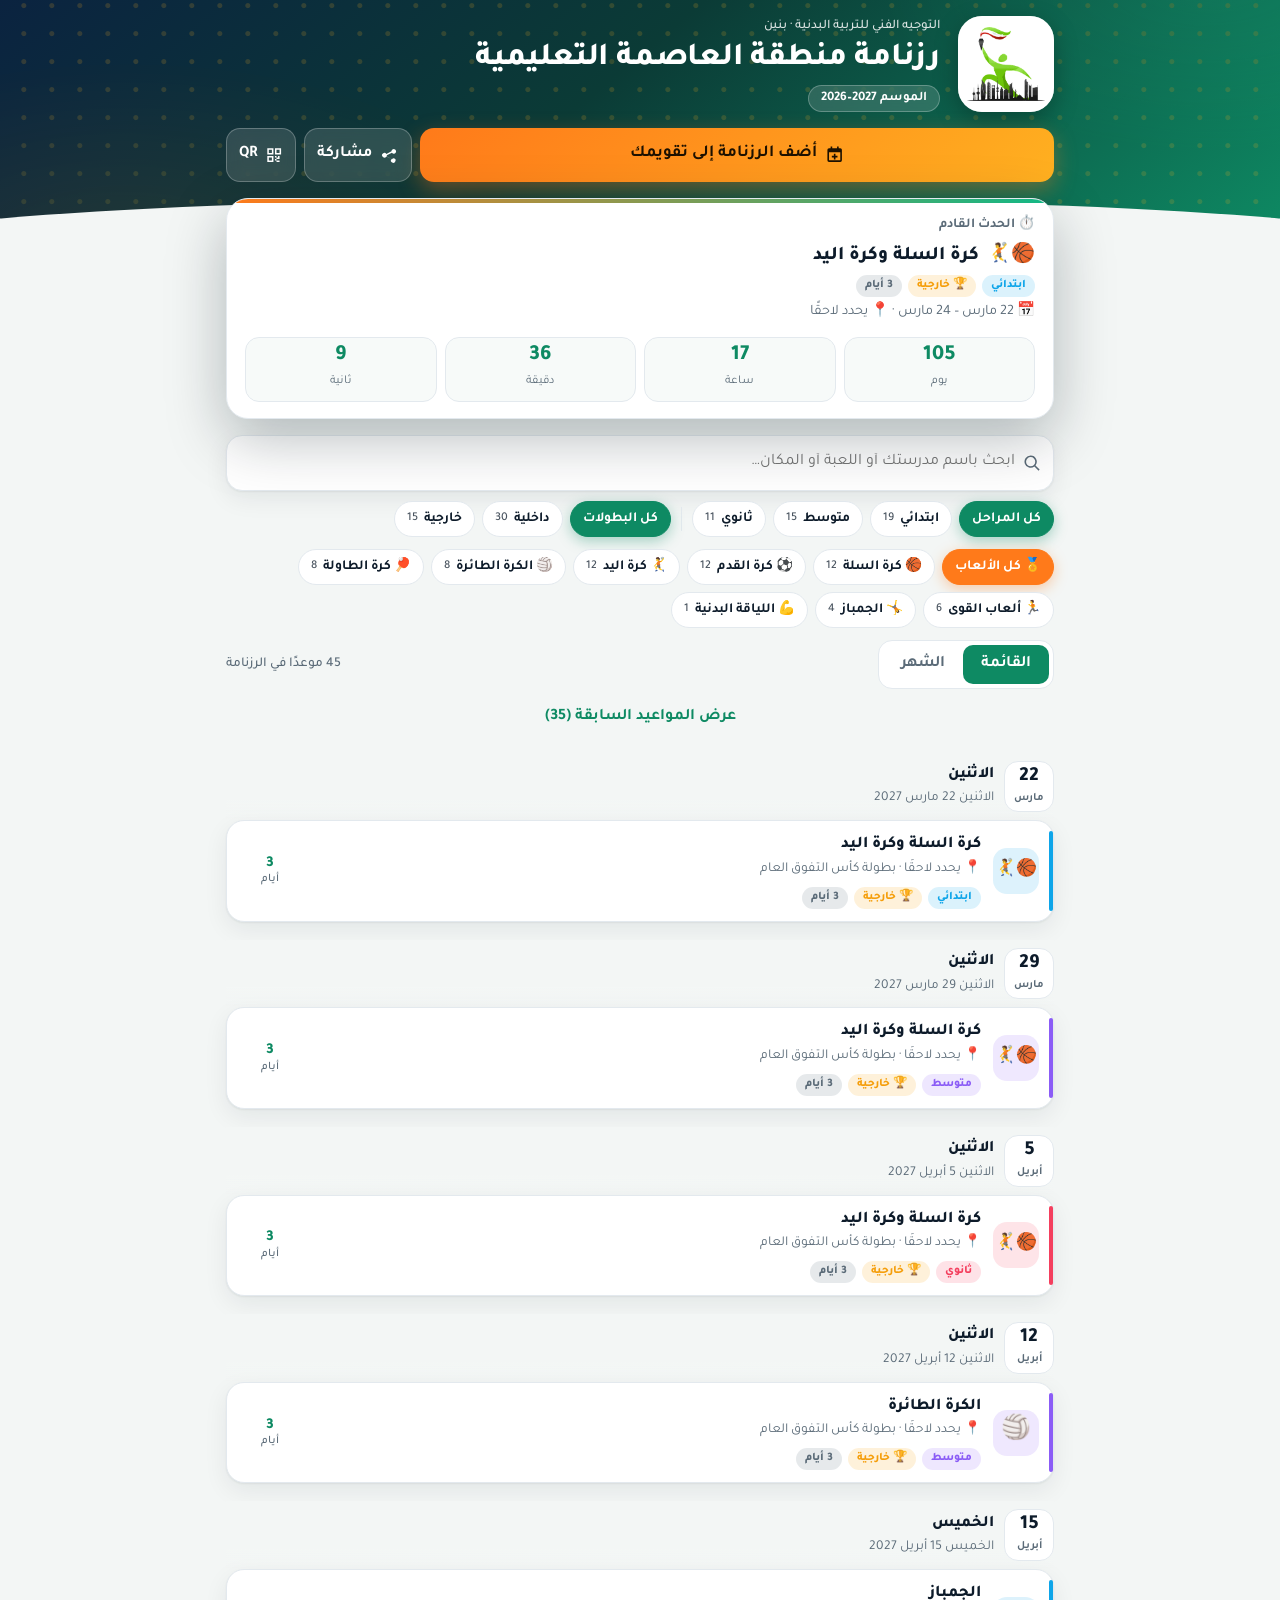
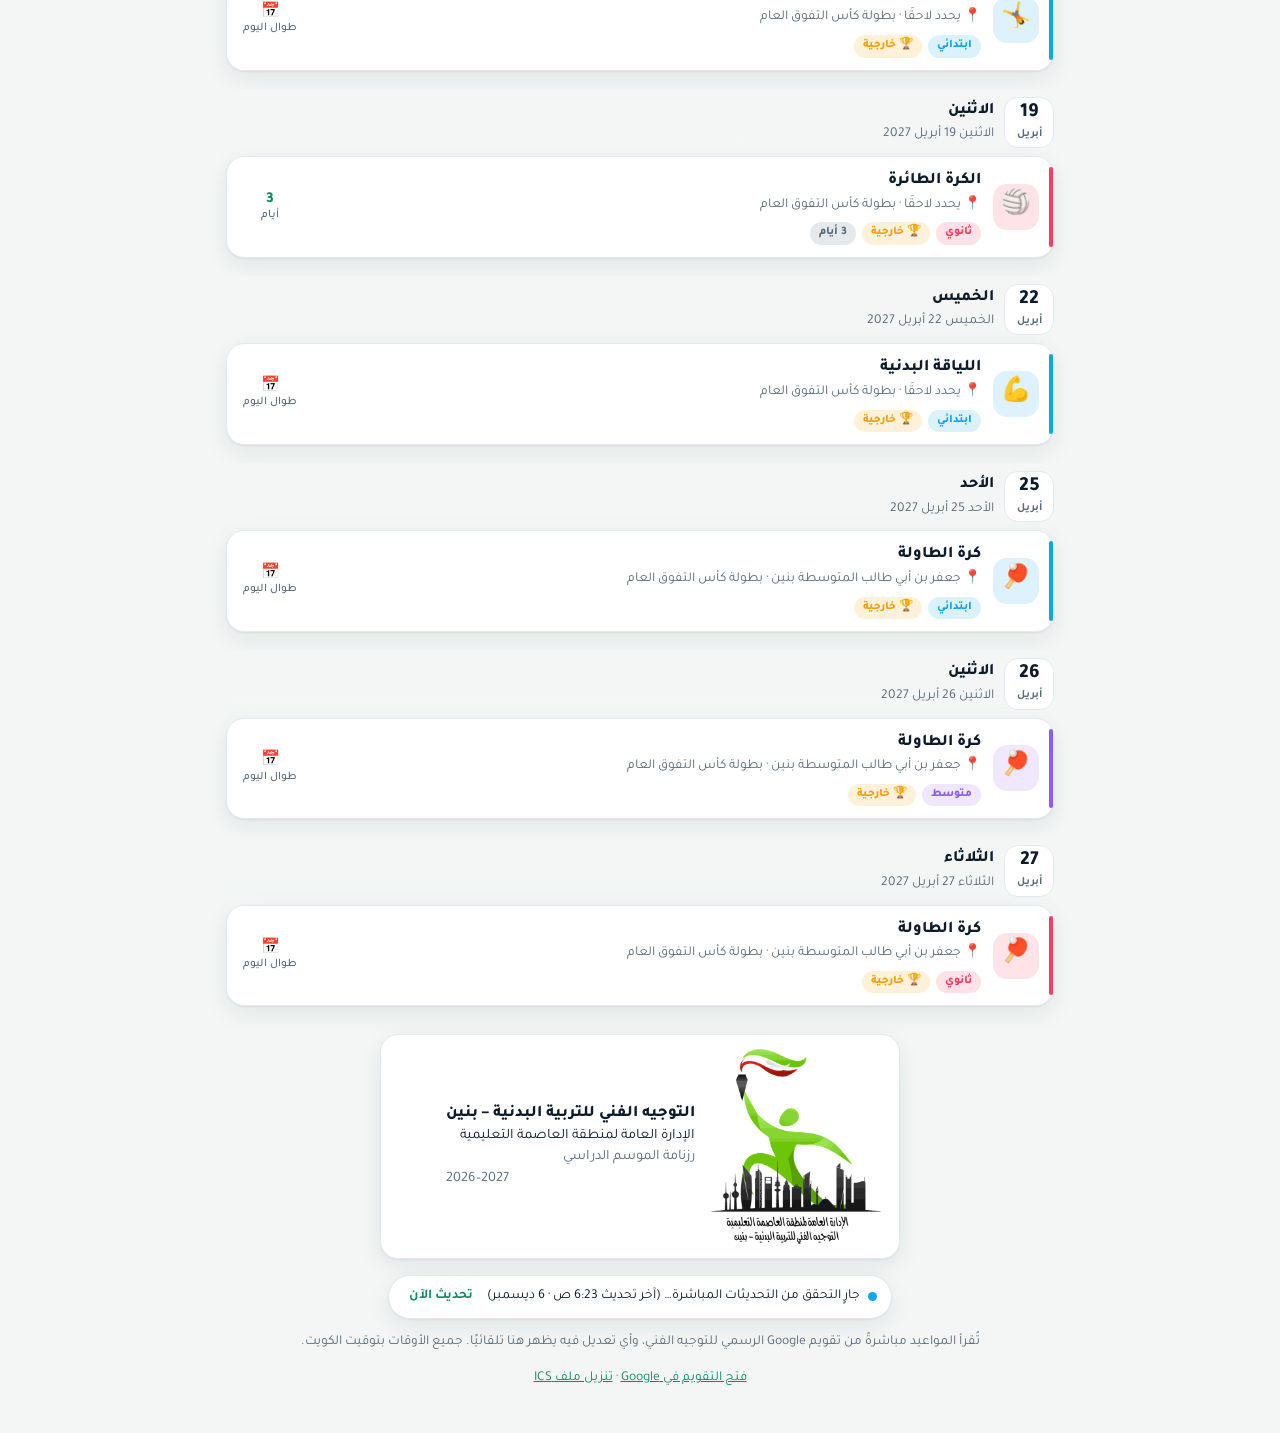
==== index.html @ c5c1be2a "Custom home-screen app icon (gradient + logo + رزنامة), maskable variants, cache bump v5" ====
<!doctype html>
<html lang="ar" dir="rtl">
<head>
  <meta charset="utf-8">
  <meta name="viewport" content="width=device-width, initial-scale=1, viewport-fit=cover">
  <title>رزنامة التوجيه الفني للتربية البدنية – منطقة العاصمة التعليمية | 2026–2027</title>
  <meta name="description" content="التقويم التفاعلي لبطولات ومواعيد التوجيه الفني للتربية البدنية بمنطقة العاصمة التعليمية (بنين) للموسم 2026–2027 — يتحدّث تلقائيًا.">
  <meta name="theme-color" content="#0b3b36" media="(prefers-color-scheme: light)">
  <meta name="theme-color" content="#07131f" media="(prefers-color-scheme: dark)">
  <meta name="color-scheme" content="light dark">
  <link rel="canonical" href="https://bokashi1.github.io/pe-capital-calendar/">
  <link rel="manifest" href="manifest.webmanifest?v=5">
  <link rel="icon" href="icons/favicon.ico" sizes="any">
  <link rel="icon" href="icons/favicon-32.png" sizes="32x32" type="image/png">
  <link rel="icon" href="icons/favicon-48.png" sizes="48x48" type="image/png">
  <link rel="icon" href="icons/icon-192.png?v=5" sizes="192x192" type="image/png">
  <link rel="apple-touch-icon" sizes="180x180" href="icons/apple-touch-icon.png?v=5">
  <link rel="apple-touch-icon" sizes="167x167" href="icons/apple-touch-icon-167.png?v=5">
  <link rel="apple-touch-icon" sizes="152x152" href="icons/apple-touch-icon-152.png?v=5">
  <meta name="apple-mobile-web-app-capable" content="yes">
  <meta name="mobile-web-app-capable" content="yes">
  <meta name="apple-mobile-web-app-status-bar-style" content="black-translucent">
  <meta name="apple-mobile-web-app-title" content="رزنامة البدنية">

  <!-- Open Graph / WhatsApp -->
  <meta property="og:type" content="website">
  <meta property="og:locale" content="ar_AR">
  <meta property="og:site_name" content="التوجيه الفني للتربية البدنية – العاصمة">
  <meta property="og:title" content="رزنامة التوجيه الفني للتربية البدنية – منطقة العاصمة التعليمية 2026–2027">
  <meta property="og:description" content="مواعيد البطولات الداخلية والخارجية لجميع المراحل — ابحث عن مدرستك وأضف الرزنامة إلى تقويم هاتفك.">
  <meta property="og:url" content="https://bokashi1.github.io/pe-capital-calendar/">
  <meta property="og:image" content="https://bokashi1.github.io/pe-capital-calendar/icons/og-image.jpg">
  <meta property="og:image:type" content="image/jpeg">
  <meta property="og:image:width" content="1200">
  <meta property="og:image:height" content="630">
  <meta property="og:image:alt" content="رزنامة التوجيه الفني للتربية البدنية – منطقة العاصمة التعليمية">
  <meta name="twitter:card" content="summary_large_image">

  <link rel="preconnect" href="https://fonts.googleapis.com">
  <link rel="preconnect" href="https://fonts.gstatic.com" crossorigin>
  <link href="https://fonts.googleapis.com/css2?family=Tajawal:wght@400;500;700;800&display=swap" rel="stylesheet">
  <link rel="stylesheet" href="assets/style.css?v=5">
</head>
<body>
  <header class="hero">
    <div class="hero-bg" aria-hidden="true"></div>
    <div class="wrap hero-inner">
      <div class="brand">
        <div class="brand-badge">
          <picture>
            <img src="assets/img/logo-mark.png" alt="شعار التوجيه الفني للتربية البدنية – بنين، منطقة العاصمة التعليمية" width="251" height="240" decoding="async" fetchpriority="high">
          </picture>
        </div>
        <div>
          <p class="eyebrow">التوجيه الفني للتربية البدنية · بنين</p>
          <h1>رزنامة منطقة العاصمة التعليمية</h1>
          <span class="season">الموسم <span dir="ltr">2026–2027</span></span>
        </div>
      </div>
      <div class="hero-actions">
        <button class="btn btn-primary" id="btnSubscribe" type="button">
          <svg viewBox="0 0 24 24" aria-hidden="true"><path d="M7 2v2H5a2 2 0 0 0-2 2v13a2 2 0 0 0 2 2h14a2 2 0 0 0 2-2V6a2 2 0 0 0-2-2h-2V2h-2v2H9V2zm-2 7h14v10H5zm6 2v2.5H8.5v2H11V18h2v-2.5h2.5v-2H13V11z"/></svg>
          أضف الرزنامة إلى تقويمك
        </button>
        <div class="hero-row">
          <button class="btn btn-glass" id="btnShare" type="button" aria-label="مشاركة رابط الرزنامة">
            <svg viewBox="0 0 24 24" aria-hidden="true"><path d="M18 16a3 3 0 0 0-2.4 1.2l-6.7-3.4a3 3 0 0 0 0-1.6l6.7-3.4A3 3 0 1 0 15 7l-6.7 3.4a3 3 0 1 0 0 3.2L15 17a3 3 0 1 0 3-1z"/></svg>
            <span>مشاركة</span>
          </button>
          <button class="btn btn-glass" id="btnQR" type="button" aria-label="رمز QR للرزنامة">
            <svg viewBox="0 0 24 24" aria-hidden="true"><path d="M3 3h8v8H3zm2 2v4h4V5zm8-2h8v8h-8zm2 2v4h4V5zM3 13h8v8H3zm2 2v4h4v-4zm8-2h2v2h-2zm2 2h2v2h-2zm-2 2h2v2h-2zm4-4h2v4h-2zm0 6h2v2h-2zm-2 0h2v2h-2zm-2 0v-2h2v2z"/></svg>
            <span>QR</span>
          </button>
        </div>
      </div>
    </div>
  </header>

  <main class="wrap">
    <section id="nextCard" class="next-card skeleton" aria-live="polite"></section>

    <section class="toolbar" aria-label="البحث والتصفية">
      <div class="search">
        <svg viewBox="0 0 24 24" aria-hidden="true"><path d="M10 2a8 8 0 0 1 6.3 12.9l5.4 5.4-1.4 1.4-5.4-5.4A8 8 0 1 1 10 2zm0 2a6 6 0 1 0 0 12 6 6 0 0 0 0-12z"/></svg>
        <input id="q" type="search" inputmode="search" autocomplete="off" list="schoolsList"
               placeholder="ابحث باسم مدرستك أو اللعبة أو المكان…" aria-label="بحث">
        <button id="qClear" class="icon-btn" type="button" aria-label="مسح البحث" hidden>✕</button>
        <datalist id="schoolsList"></datalist>
      </div>
      <div class="chips-row">
        <div class="chip-group" role="group" aria-label="المرحلة" id="stageChips"></div>
        <span class="chip-sep" aria-hidden="true"></span>
        <div class="chip-group" role="group" aria-label="نوع البطولة" id="typeChips"></div>
      </div>
      <div class="chips-row scroll" role="group" aria-label="اللعبة" id="sportChips"></div>
      <div class="view-bar">
        <div class="seg" role="tablist" aria-label="طريقة العرض">
          <button role="tab" id="tabList" aria-selected="true" type="button">القائمة</button>
          <button role="tab" id="tabMonth" aria-selected="false" type="button">الشهر</button>
        </div>
        <span class="count" id="resultCount"></span>
      </div>
    </section>

    <section id="listView" class="view"></section>
    <section id="monthView" class="view" hidden></section>
  </main>

  <footer class="wrap footer">
    <div class="org-card">
      <picture>
        <img src="assets/img/logo-full.png" alt="شعار التوجيه الفني للتربية البدنية – بنين، الإدارة العامة لمنطقة العاصمة التعليمية" width="520" height="595" loading="lazy" decoding="async">
      </picture>
      <div>
        <b>التوجيه الفني للتربية البدنية – بنين</b>
        <span>الإدارة العامة لمنطقة العاصمة التعليمية</span>
        <span class="muted small">رزنامة الموسم الدراسي <span dir="ltr">2026–2027</span></span>
      </div>
    </div>
    <div class="status" id="status">
      <span class="dot" id="statusDot"></span>
      <span id="statusText">جارٍ تحميل المواعيد…</span>
      <button class="link-btn" id="btnRefresh" type="button">تحديث الآن</button>
    </div>
    <p class="muted small">تُقرأ المواعيد مباشرةً من تقويم Google الرسمي للتوجيه الفني، وأي تعديل فيه يظهر هنا تلقائيًا. جميع الأوقات بتوقيت الكويت.</p>
    <p class="muted small"><a id="gcalLink" target="_blank" rel="noopener">فتح التقويم في Google</a> · <a href="data/events.ics" download="pe-capital-calendar.ics">تنزيل ملف ICS</a></p>
  </footer>

  <!-- Sheet (modal) -->
  <div class="sheet-backdrop" id="backdrop" hidden></div>
  <div class="sheet" id="sheet" role="dialog" aria-modal="true" aria-labelledby="sheetTitle" hidden>
    <div class="sheet-handle" aria-hidden="true"></div>
    <button class="icon-btn sheet-close" id="sheetClose" type="button" aria-label="إغلاق">✕</button>
    <div class="sheet-body" id="sheetBody"></div>
  </div>

  <div class="toast" id="toast" role="status" aria-live="polite"></div>

  <noscript><p class="wrap">يتطلب هذا التقويم تفعيل JavaScript.</p></noscript>
  <script src="vendor/qrcode.js"></script>
  <script src="assets/ics.js?v=5"></script>
  <script src="assets/app.js?v=5"></script>
</body>
</html>
---- assets/style.css ----
:root{
  --bg:#f3f6f5; --surface:#ffffff; --surface-2:#f7faf9; --text:#0d1b2a; --muted:#5b6b78; --line:#e3e9ee;
  --brand:#0e8a63; --brand-2:#12b886; --brand-ink:#063d2e; --accent:#ff7a1a; --accent-2:#ffb020;
  --navy:#0b2340; --danger:#e5484d;
  --st-ibt:#0ea5e9; --st-mot:#8b5cf6; --st-than:#f43f5e;
  --t-in:#12b886; --t-out:#f59e0b;
  --radius:18px; --shadow:0 1px 2px rgba(13,27,42,.06),0 8px 24px rgba(13,27,42,.07);
  --shadow-lg:0 20px 60px rgba(4,20,30,.28);
  --font:'Tajawal','Noto Kufi Arabic','Noto Sans Arabic','Segoe UI',Tahoma,system-ui,sans-serif;
  color-scheme:light dark;
}
@media (prefers-color-scheme:dark){
  :root{ --bg:#07131f; --surface:#0f1f2e; --surface-2:#132739; --text:#e8eef3; --muted:#93a4b3; --line:#1f3447;
    --brand:#19c18f; --brand-2:#2ee6a8; --brand-ink:#d7fff0; --shadow:0 1px 2px rgba(0,0,0,.3),0 8px 24px rgba(0,0,0,.25); }
}
*{box-sizing:border-box}
html{-webkit-text-size-adjust:100%;scroll-behavior:smooth}
body{margin:0;font-family:var(--font);background:var(--bg);color:var(--text);line-height:1.6;
  -webkit-font-smoothing:antialiased;-webkit-tap-highlight-color:transparent;padding-bottom:env(safe-area-inset-bottom)}
button,input{font:inherit;color:inherit}
a{color:var(--brand)}
svg{width:1.15em;height:1.15em;fill:currentColor;flex:none}
.wrap{max-width:860px;margin-inline:auto;padding-inline:16px}
.muted{color:var(--muted)} .small{font-size:.85rem}
[hidden]{display:none!important}

/* ---------- hero ---------- */
.hero{position:relative;color:#fff;overflow:hidden;padding:calc(16px + env(safe-area-inset-top)) 0 60px;
  background:linear-gradient(140deg,#0b2340 0%,#0b3b36 45%,#0e8a63 100%)}
.hero-bg{position:absolute;inset:0;opacity:.18;pointer-events:none;
  background:
   radial-gradient(circle at 85% 20%,rgba(255,176,32,.9) 0 2px,transparent 3px) 0 0/28px 28px,
   radial-gradient(600px 300px at 10% 110%,rgba(255,122,26,.55),transparent 70%),
   radial-gradient(500px 260px at 95% -10%,rgba(46,230,168,.6),transparent 70%)}
.hero::after{content:"";position:absolute;inset:auto -10% -2px -10%;height:46px;background:var(--bg);
  border-radius:50% 50% 0 0/100% 100% 0 0}
.hero-inner{position:relative;z-index:1}
.brand{display:flex;gap:14px;align-items:center}
.brand-badge{flex:none;width:76px;height:76px;border-radius:20px;background:#fff;padding:7px;display:grid;place-items:center;
  box-shadow:0 8px 24px rgba(0,0,0,.28),inset 0 0 0 1px rgba(255,255,255,.6)}
.brand-badge img{width:100%;height:100%;object-fit:contain;display:block}
@media (min-width:640px){.brand-badge{width:96px;height:96px;border-radius:24px;padding:9px}.brand{gap:18px}}
.eyebrow{margin:0;font-size:.82rem;opacity:.85;font-weight:500}
h1{margin:2px 0 6px;font-size:clamp(1.3rem,5.2vw,2rem);font-weight:800;line-height:1.25;letter-spacing:-.2px}
.season{display:inline-block;background:rgba(255,255,255,.14);border:1px solid rgba(255,255,255,.25);
  padding:2px 12px;border-radius:999px;font-size:.82rem;font-weight:700;backdrop-filter:blur(6px)}
.hero-actions{margin-top:16px;display:flex;gap:8px;align-items:stretch}
.hero-actions .btn-primary{flex:1;min-width:0;padding-inline:12px}
.hero-row{display:flex;gap:8px}
.hero-row .btn{padding-inline:12px}
.hero-actions .btn-primary{white-space:nowrap;font-size:clamp(.88rem,3.9vw,1.05rem)}
@media (max-width:440px){.hero-row .btn span{display:none}.hero-row .btn{width:50px;padding:0}.hero-row .btn svg{width:1.35em;height:1.35em}}

.btn{display:inline-flex;align-items:center;justify-content:center;gap:8px;border:0;cursor:pointer;
  padding:13px 16px;border-radius:14px;font-weight:700;font-size:1rem;text-decoration:none;
  transition:transform .15s ease,box-shadow .2s ease,background .2s ease;min-height:48px}
.btn:active{transform:scale(.97)}
.btn-primary{background:linear-gradient(135deg,var(--accent),var(--accent-2));color:#1d1100;
  box-shadow:0 8px 22px rgba(255,122,26,.38)}
.btn-glass{background:rgba(255,255,255,.13);color:#fff;border:1px solid rgba(255,255,255,.25);backdrop-filter:blur(8px)}
.btn-soft{background:var(--surface-2);color:var(--text);border:1px solid var(--line)}
.btn-brand{background:var(--brand);color:#fff}
.btn-block{width:100%}
.icon-btn{border:0;background:transparent;cursor:pointer;width:36px;height:36px;border-radius:50%;
  display:inline-grid;place-items:center;color:var(--muted)}
.icon-btn:hover{background:var(--surface-2)}
.link-btn{border:0;background:none;color:var(--brand);font-weight:700;cursor:pointer;padding:4px 6px}

/* ---------- next event ---------- */
.next-card{position:relative;margin-top:-44px;z-index:2;background:var(--surface);border-radius:22px;
  box-shadow:var(--shadow-lg);padding:16px 18px;min-height:132px;overflow:hidden;cursor:pointer;
  border:1px solid var(--line)}
.next-card::before{content:"";position:absolute;inset:0 0 auto 0;height:4px;background:linear-gradient(90deg,var(--accent),var(--brand-2))}
.next-top{display:flex;justify-content:space-between;align-items:center;gap:8px;font-size:.85rem;color:var(--muted);font-weight:700}
.live-pill{display:inline-flex;gap:6px;align-items:center;color:var(--danger);font-weight:800}
.live-pill i{width:8px;height:8px;border-radius:50%;background:var(--danger);animation:pulse 1.4s infinite}
@keyframes pulse{0%{box-shadow:0 0 0 0 rgba(229,72,77,.6)}100%{box-shadow:0 0 0 10px rgba(229,72,77,0)}}
.next-title{margin:6px 0 2px;font-size:1.2rem;font-weight:800;display:flex;gap:8px;align-items:center}
.next-meta{color:var(--muted);font-size:.9rem}
.countdown{display:grid;grid-template-columns:repeat(4,1fr);gap:8px;margin-top:12px}
.countdown div{background:var(--surface-2);border:1px solid var(--line);border-radius:14px;text-align:center;padding:6px 4px}
.countdown b{display:block;font-size:1.35rem;font-weight:800;font-variant-numeric:tabular-nums;color:var(--brand);line-height:1.2}
.countdown span{font-size:.75rem;color:var(--muted)}

/* ---------- toolbar ---------- */
.toolbar{margin-top:16px;display:grid;gap:8px;min-width:0}
.toolbar>*{min-width:0}
.search{display:flex;align-items:center;gap:8px;background:var(--surface);border:1px solid var(--line);
  border-radius:16px;padding:4px 12px;box-shadow:var(--shadow)}
.search svg{color:var(--muted)}
.search input{flex:1;border:0;outline:0;background:transparent;padding:10px 0;font-size:1rem;min-width:0}
.search:focus-within{border-color:var(--brand);box-shadow:0 0 0 4px color-mix(in srgb,var(--brand) 18%,transparent)}
.chips-row{display:flex;gap:7px;flex-wrap:nowrap;overflow-x:auto;scrollbar-width:none;margin-inline:-16px;padding:2px 16px}
.chips-row::-webkit-scrollbar{display:none}
.chip-group{display:flex;gap:7px;flex:none}
.chip-sep{flex:none;width:1px;background:var(--line);margin:6px 3px}
.chips-row.scroll{flex-wrap:nowrap;overflow-x:auto;scrollbar-width:none;padding-bottom:2px;margin-inline:-16px;padding-inline:16px}
.chips-row.scroll::-webkit-scrollbar{display:none}
.chip{border:1px solid var(--line);background:var(--surface);border-radius:999px;padding:6px 12px;font-size:.86rem;flex:none;
  font-weight:700;cursor:pointer;white-space:nowrap;transition:all .18s ease;display:inline-flex;gap:6px;align-items:center}
.chip[aria-pressed="true"]{background:var(--c,var(--brand));border-color:var(--c,var(--brand));color:#fff;
  box-shadow:0 4px 14px color-mix(in srgb,var(--c,var(--brand)) 35%,transparent)}
.chip .n{font-size:.75rem;opacity:.75;font-weight:500}
.view-bar{display:flex;justify-content:space-between;align-items:center;gap:10px;margin-top:2px}
.seg{display:inline-flex;background:var(--surface);border:1px solid var(--line);border-radius:14px;padding:4px}
.seg button{border:0;background:transparent;padding:7px 18px;border-radius:10px;font-weight:700;cursor:pointer;color:var(--muted)}
.seg button[aria-selected="true"]{background:var(--brand);color:#fff}
.count{font-size:.85rem;color:var(--muted);font-weight:500}

/* ---------- list ---------- */
.view{margin-top:12px;animation:fade .25s ease}
@keyframes fade{from{opacity:0;transform:translateY(6px)}to{opacity:1;transform:none}}
.day{margin:18px 0 6px;position:relative}
.day-head{position:sticky;top:0;z-index:3;display:flex;align-items:center;gap:10px;padding:8px 0;
  background:linear-gradient(var(--bg) 70%,transparent)}
.day-badge{width:50px;flex:none;text-align:center;background:var(--surface);border:1px solid var(--line);border-radius:14px;padding:4px 0;line-height:1.15}
.day-badge b{display:block;font-size:1.25rem;font-weight:800}
.day-badge small{font-size:.7rem;color:var(--muted);font-weight:700}
.day.today .day-badge{background:var(--brand);color:#fff;border-color:var(--brand)}
.day.today .day-badge small{color:#fff;opacity:.9}
.day-title{font-weight:800}
.day-title .rel{display:inline-block;margin-inline-start:6px;font-size:.75rem;padding:1px 8px;border-radius:999px;background:color-mix(in srgb,var(--brand) 15%,transparent);color:var(--brand)}
.cards{display:grid;gap:10px}
.card{position:relative;display:grid;grid-template-columns:auto 1fr auto;gap:12px;align-items:center;text-align:start;
  width:100%;background:var(--surface);border:1px solid var(--line);border-radius:var(--radius);padding:12px 14px;
  box-shadow:var(--shadow);cursor:pointer;transition:transform .15s ease,box-shadow .2s ease}
.card::before{content:"";position:absolute;top:10px;bottom:10px;inset-inline-start:0;width:4px;border-radius:4px;background:var(--sc,var(--brand))}
.card:hover{transform:translateY(-1px)}
.card:active{transform:scale(.985)}
.card.past{opacity:.6}
.sport-ico{width:46px;height:46px;border-radius:14px;display:grid;place-items:center;font-size:1.5rem;
  background:color-mix(in srgb,var(--sc,var(--brand)) 14%,transparent)}
.card-main{min-width:0}
.card-title{font-weight:800;font-size:1.02rem;line-height:1.35}
.card-sub{color:var(--muted);font-size:.85rem;white-space:nowrap;overflow:hidden;text-overflow:ellipsis}
.tags{display:flex;flex-wrap:wrap;gap:6px;margin-top:6px}
.tag{font-size:.72rem;font-weight:800;padding:2px 9px;border-radius:999px;background:color-mix(in srgb,var(--tc) 15%,transparent);color:var(--tc)}
@media (prefers-color-scheme:dark){.tag{color:color-mix(in srgb,var(--tc) 70%,#fff)}}
.card-time{text-align:center;font-weight:800;font-size:.95rem;line-height:1.2;min-width:58px;color:var(--brand)}
.card-time small{display:block;color:var(--muted);font-weight:500;font-size:.72rem}
.match{background:color-mix(in srgb,var(--accent-2) 30%,transparent);border-radius:4px;padding:0 2px}
.empty{text-align:center;padding:40px 16px;color:var(--muted)}
.empty .big{font-size:2.6rem}
.past-toggle{display:flex;justify-content:center;margin:6px 0 4px}

/* ---------- month ---------- */
.month-head{display:flex;justify-content:space-between;align-items:center;margin-bottom:10px}
.month-head h2{margin:0;font-size:1.2rem;font-weight:800}
.grid{display:grid;grid-template-columns:repeat(7,1fr);gap:4px;background:var(--surface);border:1px solid var(--line);
  border-radius:var(--radius);padding:8px;box-shadow:var(--shadow)}
.wd{text-align:center;font-size:.72rem;font-weight:800;color:var(--muted);padding:4px 0}
.cell{aspect-ratio:1/1.05;border:0;border-radius:12px;background:transparent;cursor:pointer;display:flex;flex-direction:column;
  align-items:center;justify-content:flex-start;padding:5px 2px;gap:3px;position:relative;font-weight:700;transition:background .15s}
.cell:hover{background:var(--surface-2)}
.cell.out{opacity:.3}
.cell.weekend .num{color:var(--muted)}
.cell.today .num{background:var(--brand);color:#fff;border-radius:50%;width:28px;height:28px;display:grid;place-items:center}
.cell.sel{background:color-mix(in srgb,var(--brand) 14%,transparent);outline:2px solid var(--brand)}
.cell .num{font-size:.95rem;line-height:28px;height:28px}
.dots{display:flex;flex-wrap:wrap;gap:3px;justify-content:center;max-width:100%}
.dots i{width:7px;height:7px;border-radius:50%;background:var(--sc)}
.dots .more{font-size:.6rem;color:var(--muted);font-style:normal;line-height:7px}
.legend{display:flex;flex-wrap:wrap;gap:12px;font-size:.78rem;color:var(--muted);margin:10px 4px}
.legend span{display:inline-flex;align-items:center;gap:5px}
.legend i{width:9px;height:9px;border-radius:50%;background:var(--sc)}
.day-list-title{margin:16px 0 8px;font-weight:800}

/* ---------- sheet ---------- */
.sheet-backdrop{position:fixed;inset:0;background:rgba(3,12,20,.55);backdrop-filter:blur(2px);z-index:50;animation:fadein .2s}
@keyframes fadein{from{opacity:0}}
.sheet{position:fixed;z-index:51;inset:auto 0 0 0;max-height:92vh;max-height:92dvh;background:var(--surface);
  border-radius:24px 24px 0 0;box-shadow:var(--shadow-lg);display:flex;flex-direction:column;animation:up .28s cubic-bezier(.2,.9,.3,1)}
@keyframes up{from{transform:translateY(100%)}}
@media (min-width:700px){.sheet{inset:50% auto auto 50%;transform:translate(-50%,-50%);width:min(560px,94vw);border-radius:24px;max-height:88vh;animation:pop .22s ease}
  @keyframes pop{from{opacity:0;transform:translate(-50%,-46%)}}}
.sheet-handle{width:44px;height:5px;border-radius:5px;background:var(--line);margin:10px auto 0}
.sheet-close{position:absolute;top:10px;inset-inline-end:10px;background:var(--surface-2)}
.sheet-body{overflow-y:auto;padding:8px 20px calc(22px + env(safe-area-inset-bottom));-webkit-overflow-scrolling:touch}
.sheet h2{margin:10px 0 4px;font-size:1.3rem;font-weight:800;padding-inline-end:36px;line-height:1.35}
.sheet h3{margin:18px 0 8px;font-size:1rem;font-weight:800}
.ev-hero{display:flex;gap:12px;align-items:center;margin-top:6px}
.ev-hero .sport-ico{width:56px;height:56px;font-size:1.8rem}
.info{display:grid;gap:8px;margin-top:14px}
.info-row{display:flex;gap:12px;align-items:flex-start;background:var(--surface-2);border:1px solid var(--line);border-radius:14px;padding:10px 12px}
.info-row .ico{font-size:1.2rem;line-height:1.4}
.info-row b{display:block;font-size:.78rem;color:var(--muted);font-weight:700}
.info-row a{font-weight:700;text-decoration:none}
.schools{list-style:none;margin:0;padding:0;display:grid;gap:6px;counter-reset:s}
.schools li{counter-increment:s;display:flex;gap:10px;align-items:center;padding:8px 10px;border-radius:12px;border:1px solid var(--line)}
.schools li::before{content:counter(s);flex:none;width:26px;height:26px;border-radius:8px;display:grid;place-items:center;font-size:.8rem;font-weight:800;
  background:color-mix(in srgb,var(--sc,var(--brand)) 15%,transparent);color:var(--sc,var(--brand))}
.schools li.hit{border-color:var(--accent);background:color-mix(in srgb,var(--accent-2) 14%,transparent)}
.actions{display:grid;grid-template-columns:1fr 1fr;gap:10px;margin-top:18px}
.actions .wide{grid-column:1/-1}
details.notes{margin-top:14px;border:1px solid var(--line);border-radius:14px;padding:10px 12px;font-size:.88rem;color:var(--muted)}
details.notes summary{cursor:pointer;font-weight:700;color:var(--text)}
details.notes p{margin:6px 0}
.opt{display:flex;gap:12px;align-items:center;width:100%;text-align:start;padding:14px;border-radius:16px;border:1px solid var(--line);
  background:var(--surface-2);cursor:pointer;text-decoration:none;color:var(--text);margin-top:10px}
.opt.rec{border:2px solid var(--brand);background:color-mix(in srgb,var(--brand) 9%,var(--surface))}
.opt .oi{font-size:1.6rem}
.opt b{display:block}
.opt small{color:var(--muted)}
.opt .badge{margin-inline-start:auto;font-size:.7rem;background:var(--brand);color:#fff;border-radius:999px;padding:2px 8px;font-weight:800;white-space:nowrap}
.qr-box{display:grid;place-items:center;margin:12px 0}
.qr-box canvas{width:min(300px,78vw);height:auto;border-radius:18px;box-shadow:var(--shadow)}
.url-box{display:flex;gap:8px;align-items:center;background:var(--surface-2);border:1px solid var(--line);border-radius:12px;padding:8px 10px;
  direction:ltr;font-size:.85rem;overflow:hidden}
.url-box span{flex:1;overflow:hidden;text-overflow:ellipsis;white-space:nowrap}

/* ---------- footer / status ---------- */
.footer{padding-top:22px;padding-bottom:30px;text-align:center}
.org-card{display:flex;align-items:center;gap:16px;text-align:start;background:#fff;color:#0d1b2a;border:1px solid var(--line);
  border-radius:var(--radius);padding:14px 18px;box-shadow:var(--shadow);margin:0 auto 16px;max-width:520px}
.org-card img{width:140px;height:auto;flex:none;display:block}
@media (min-width:640px){.org-card img{width:170px}}
.org-card b{display:block;font-size:1.02rem;font-weight:800;line-height:1.4}
.org-card span{display:block;font-size:.9rem;line-height:1.5}
.org-card .muted{color:#5b6b78}
@media (max-width:360px){.org-card{flex-direction:column;text-align:center}}
.status{display:inline-flex;align-items:center;gap:8px;flex-wrap:wrap;justify-content:center;background:var(--surface);border:1px solid var(--line);
  border-radius:999px;padding:6px 14px;font-size:.85rem;box-shadow:var(--shadow)}
.status .dot{width:9px;height:9px;border-radius:50%;background:#aab}
.status.live .dot{background:#12b886;box-shadow:0 0 0 4px rgba(18,184,134,.18)}
.status.snap .dot{background:#f59e0b}
.status.off .dot{background:#e5484d}
.status.loading .dot{animation:pulse 1.2s infinite;background:#0ea5e9}

.toast{position:fixed;bottom:calc(22px + env(safe-area-inset-bottom));left:50%;transform:translate(-50%,30px);opacity:0;z-index:60;
  background:#0d1b2a;color:#fff;padding:10px 18px;border-radius:999px;font-weight:700;font-size:.9rem;transition:all .25s;pointer-events:none;
  box-shadow:0 10px 30px rgba(0,0,0,.3);max-width:90vw;text-align:center}
.toast.show{opacity:1;transform:translate(-50%,0)}

.skeleton{background:linear-gradient(90deg,var(--surface) 25%,var(--surface-2) 50%,var(--surface) 75%);background-size:200% 100%;animation:sh 1.2s infinite}
@keyframes sh{to{background-position:-200% 0}}
@media (prefers-reduced-motion:reduce){*{animation:none!important;transition:none!important}}

@media (min-width:760px){.chips-row,.chips-row.scroll{flex-wrap:wrap;overflow:visible;margin-inline:0;padding-inline:0}}
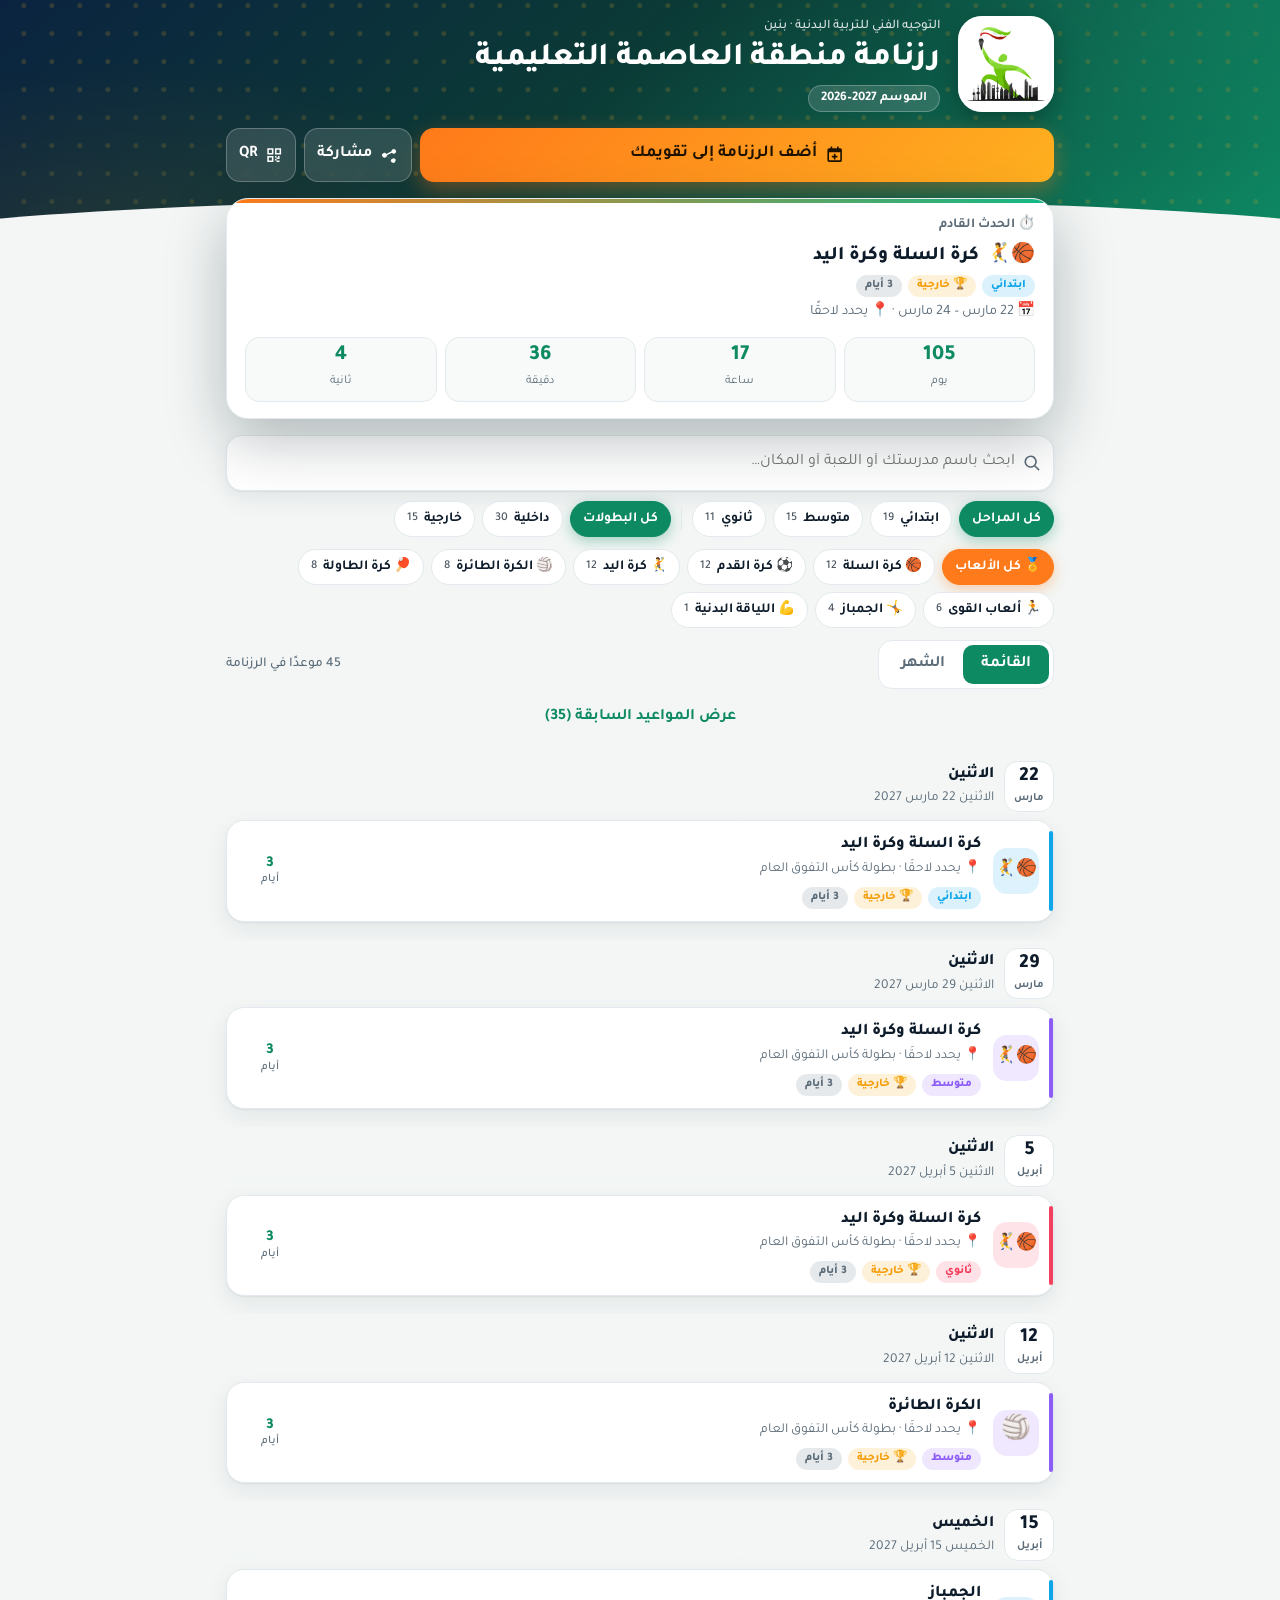
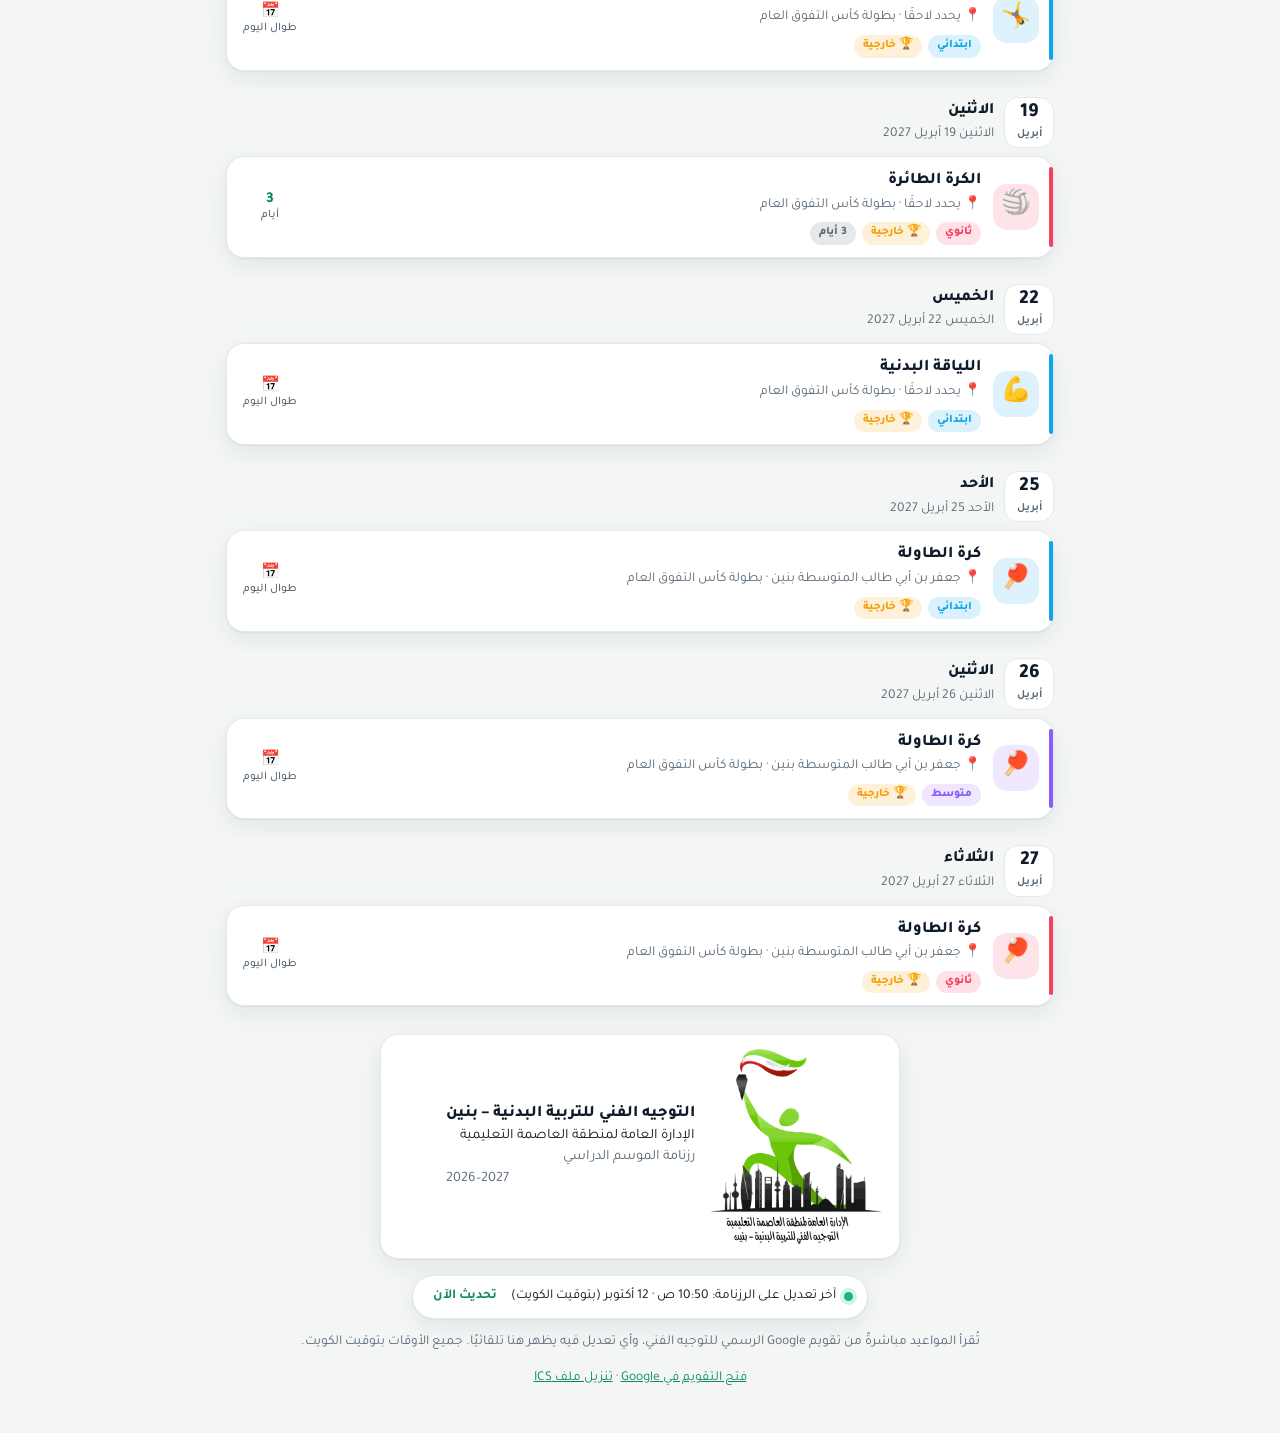
==== commit a29104f1: "Real-change detection for snapshots (canonical ICS), status shows real last edit, direct Apps Script" ====
--- a/index.html
+++ b/index.html
@@ -9,14 +9,14 @@
   <meta name="theme-color" content="#07131f" media="(prefers-color-scheme: dark)">
   <meta name="color-scheme" content="light dark">
   <link rel="canonical" href="https://bokashi1.github.io/pe-capital-calendar/">
-  <link rel="manifest" href="manifest.webmanifest?v=5">
+  <link rel="manifest" href="manifest.webmanifest?v=6">
   <link rel="icon" href="icons/favicon.ico" sizes="any">
   <link rel="icon" href="icons/favicon-32.png" sizes="32x32" type="image/png">
   <link rel="icon" href="icons/favicon-48.png" sizes="48x48" type="image/png">
-  <link rel="icon" href="icons/icon-192.png?v=5" sizes="192x192" type="image/png">
-  <link rel="apple-touch-icon" sizes="180x180" href="icons/apple-touch-icon.png?v=5">
-  <link rel="apple-touch-icon" sizes="167x167" href="icons/apple-touch-icon-167.png?v=5">
-  <link rel="apple-touch-icon" sizes="152x152" href="icons/apple-touch-icon-152.png?v=5">
+  <link rel="icon" href="icons/icon-192.png?v=6" sizes="192x192" type="image/png">
+  <link rel="apple-touch-icon" sizes="180x180" href="icons/apple-touch-icon.png?v=6">
+  <link rel="apple-touch-icon" sizes="167x167" href="icons/apple-touch-icon-167.png?v=6">
+  <link rel="apple-touch-icon" sizes="152x152" href="icons/apple-touch-icon-152.png?v=6">
   <meta name="apple-mobile-web-app-capable" content="yes">
   <meta name="mobile-web-app-capable" content="yes">
   <meta name="apple-mobile-web-app-status-bar-style" content="black-translucent">
@@ -39,7 +39,7 @@
   <link rel="preconnect" href="https://fonts.googleapis.com">
   <link rel="preconnect" href="https://fonts.gstatic.com" crossorigin>
   <link href="https://fonts.googleapis.com/css2?family=Tajawal:wght@400;500;700;800&display=swap" rel="stylesheet">
-  <link rel="stylesheet" href="assets/style.css?v=5">
+  <link rel="stylesheet" href="assets/style.css?v=6">
 </head>
 <body>
   <header class="hero">
@@ -138,7 +138,7 @@
 
   <noscript><p class="wrap">يتطلب هذا التقويم تفعيل JavaScript.</p></noscript>
   <script src="vendor/qrcode.js"></script>
-  <script src="assets/ics.js?v=5"></script>
-  <script src="assets/app.js?v=5"></script>
+  <script src="assets/ics.js?v=6"></script>
+  <script src="assets/app.js?v=6"></script>
 </body>
 </html>
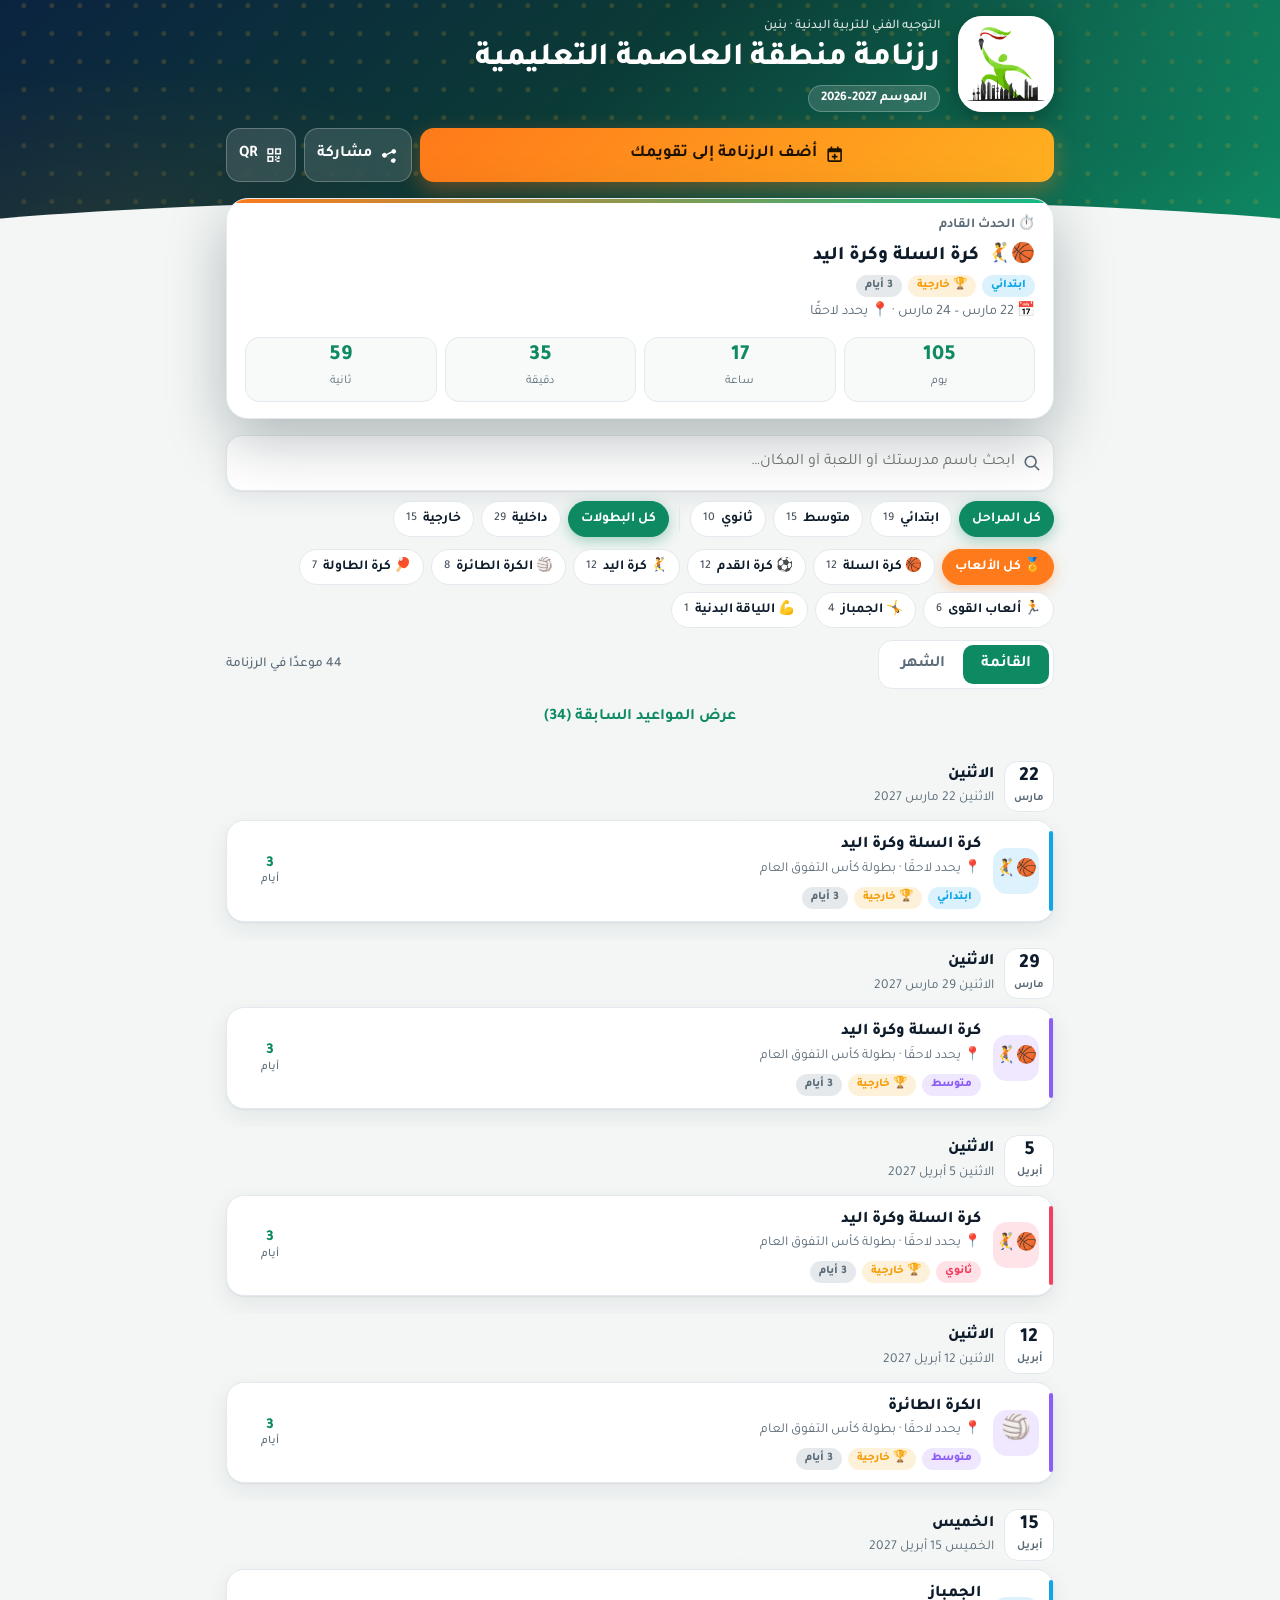
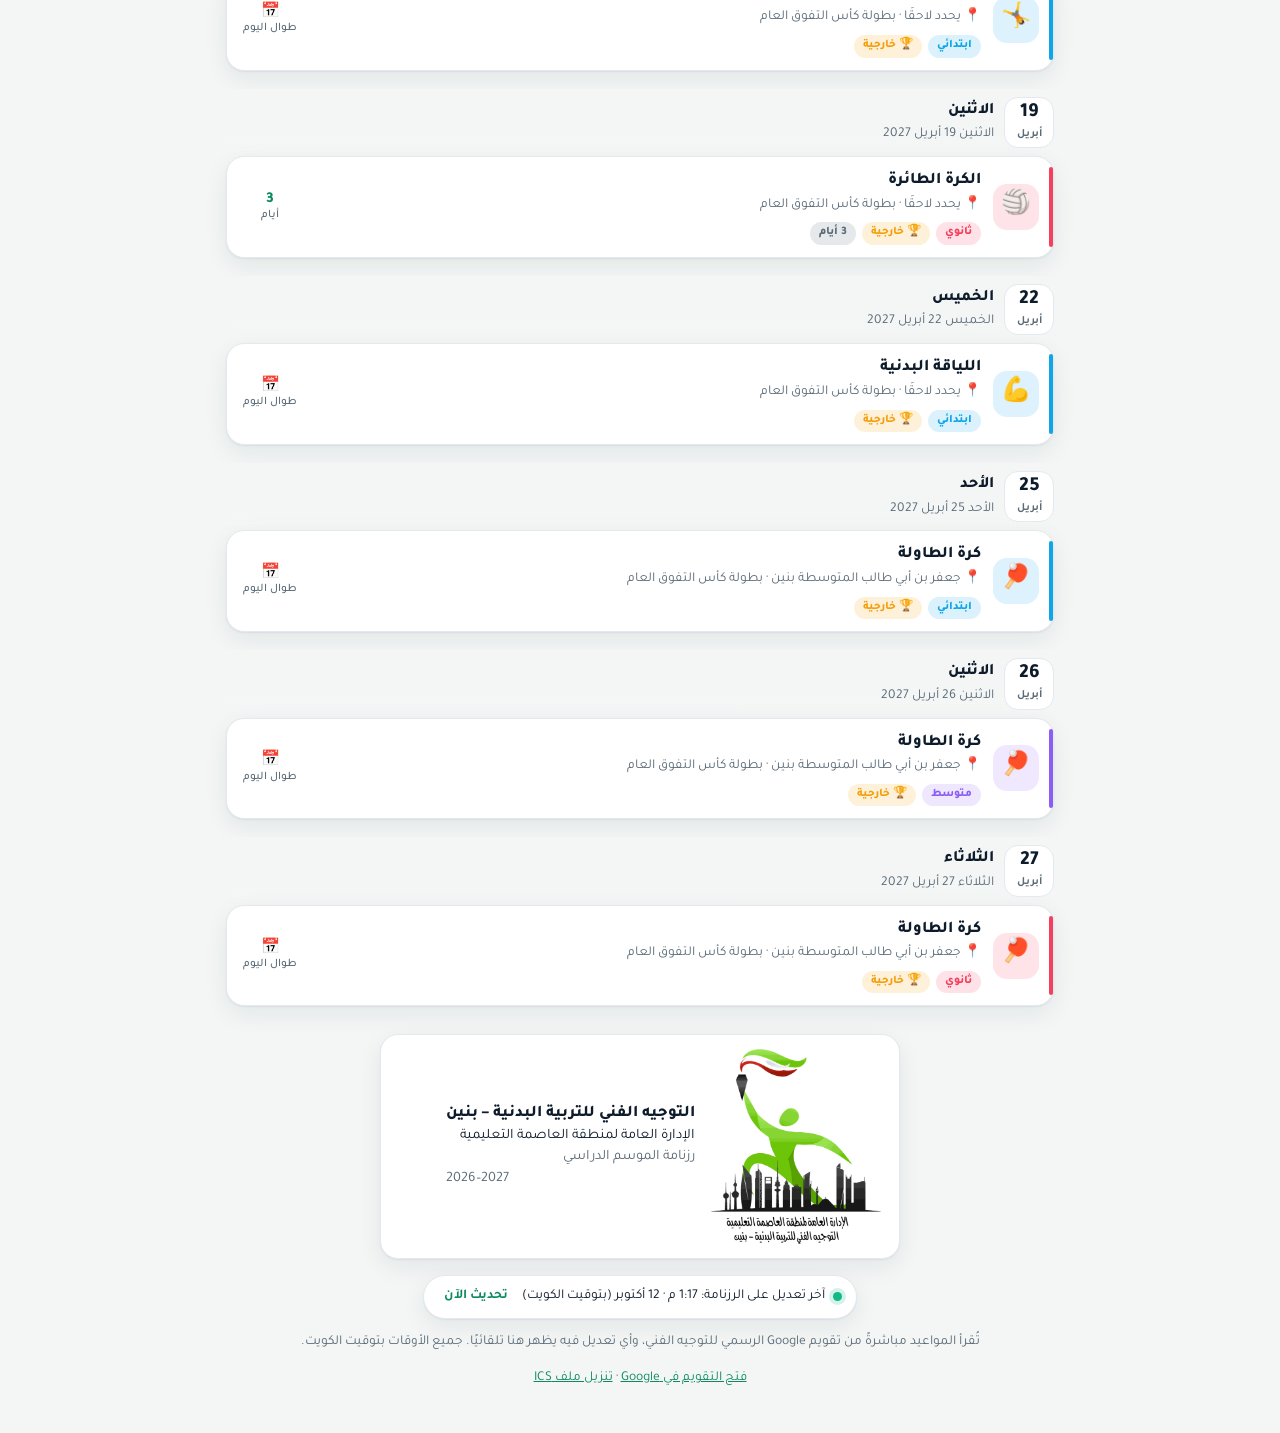
==== commit ee55cb43: "Read calendar directly from Google account via Apps Script" ====
--- a/index.html
+++ b/index.html
@@ -9,14 +9,14 @@
   <meta name="theme-color" content="#07131f" media="(prefers-color-scheme: dark)">
   <meta name="color-scheme" content="light dark">
   <link rel="canonical" href="https://bokashi1.github.io/pe-capital-calendar/">
-  <link rel="manifest" href="manifest.webmanifest?v=6">
+  <link rel="manifest" href="manifest.webmanifest?v=7">
   <link rel="icon" href="icons/favicon.ico" sizes="any">
   <link rel="icon" href="icons/favicon-32.png" sizes="32x32" type="image/png">
   <link rel="icon" href="icons/favicon-48.png" sizes="48x48" type="image/png">
-  <link rel="icon" href="icons/icon-192.png?v=6" sizes="192x192" type="image/png">
-  <link rel="apple-touch-icon" sizes="180x180" href="icons/apple-touch-icon.png?v=6">
-  <link rel="apple-touch-icon" sizes="167x167" href="icons/apple-touch-icon-167.png?v=6">
-  <link rel="apple-touch-icon" sizes="152x152" href="icons/apple-touch-icon-152.png?v=6">
+  <link rel="icon" href="icons/icon-192.png?v=7" sizes="192x192" type="image/png">
+  <link rel="apple-touch-icon" sizes="180x180" href="icons/apple-touch-icon.png?v=7">
+  <link rel="apple-touch-icon" sizes="167x167" href="icons/apple-touch-icon-167.png?v=7">
+  <link rel="apple-touch-icon" sizes="152x152" href="icons/apple-touch-icon-152.png?v=7">
   <meta name="apple-mobile-web-app-capable" content="yes">
   <meta name="mobile-web-app-capable" content="yes">
   <meta name="apple-mobile-web-app-status-bar-style" content="black-translucent">
@@ -39,7 +39,7 @@
   <link rel="preconnect" href="https://fonts.googleapis.com">
   <link rel="preconnect" href="https://fonts.gstatic.com" crossorigin>
   <link href="https://fonts.googleapis.com/css2?family=Tajawal:wght@400;500;700;800&display=swap" rel="stylesheet">
-  <link rel="stylesheet" href="assets/style.css?v=6">
+  <link rel="stylesheet" href="assets/style.css?v=7">
 </head>
 <body>
   <header class="hero">
@@ -138,7 +138,7 @@
 
   <noscript><p class="wrap">يتطلب هذا التقويم تفعيل JavaScript.</p></noscript>
   <script src="vendor/qrcode.js"></script>
-  <script src="assets/ics.js?v=6"></script>
-  <script src="assets/app.js?v=6"></script>
+  <script src="assets/ics.js?v=7"></script>
+  <script src="assets/app.js?v=7"></script>
 </body>
 </html>
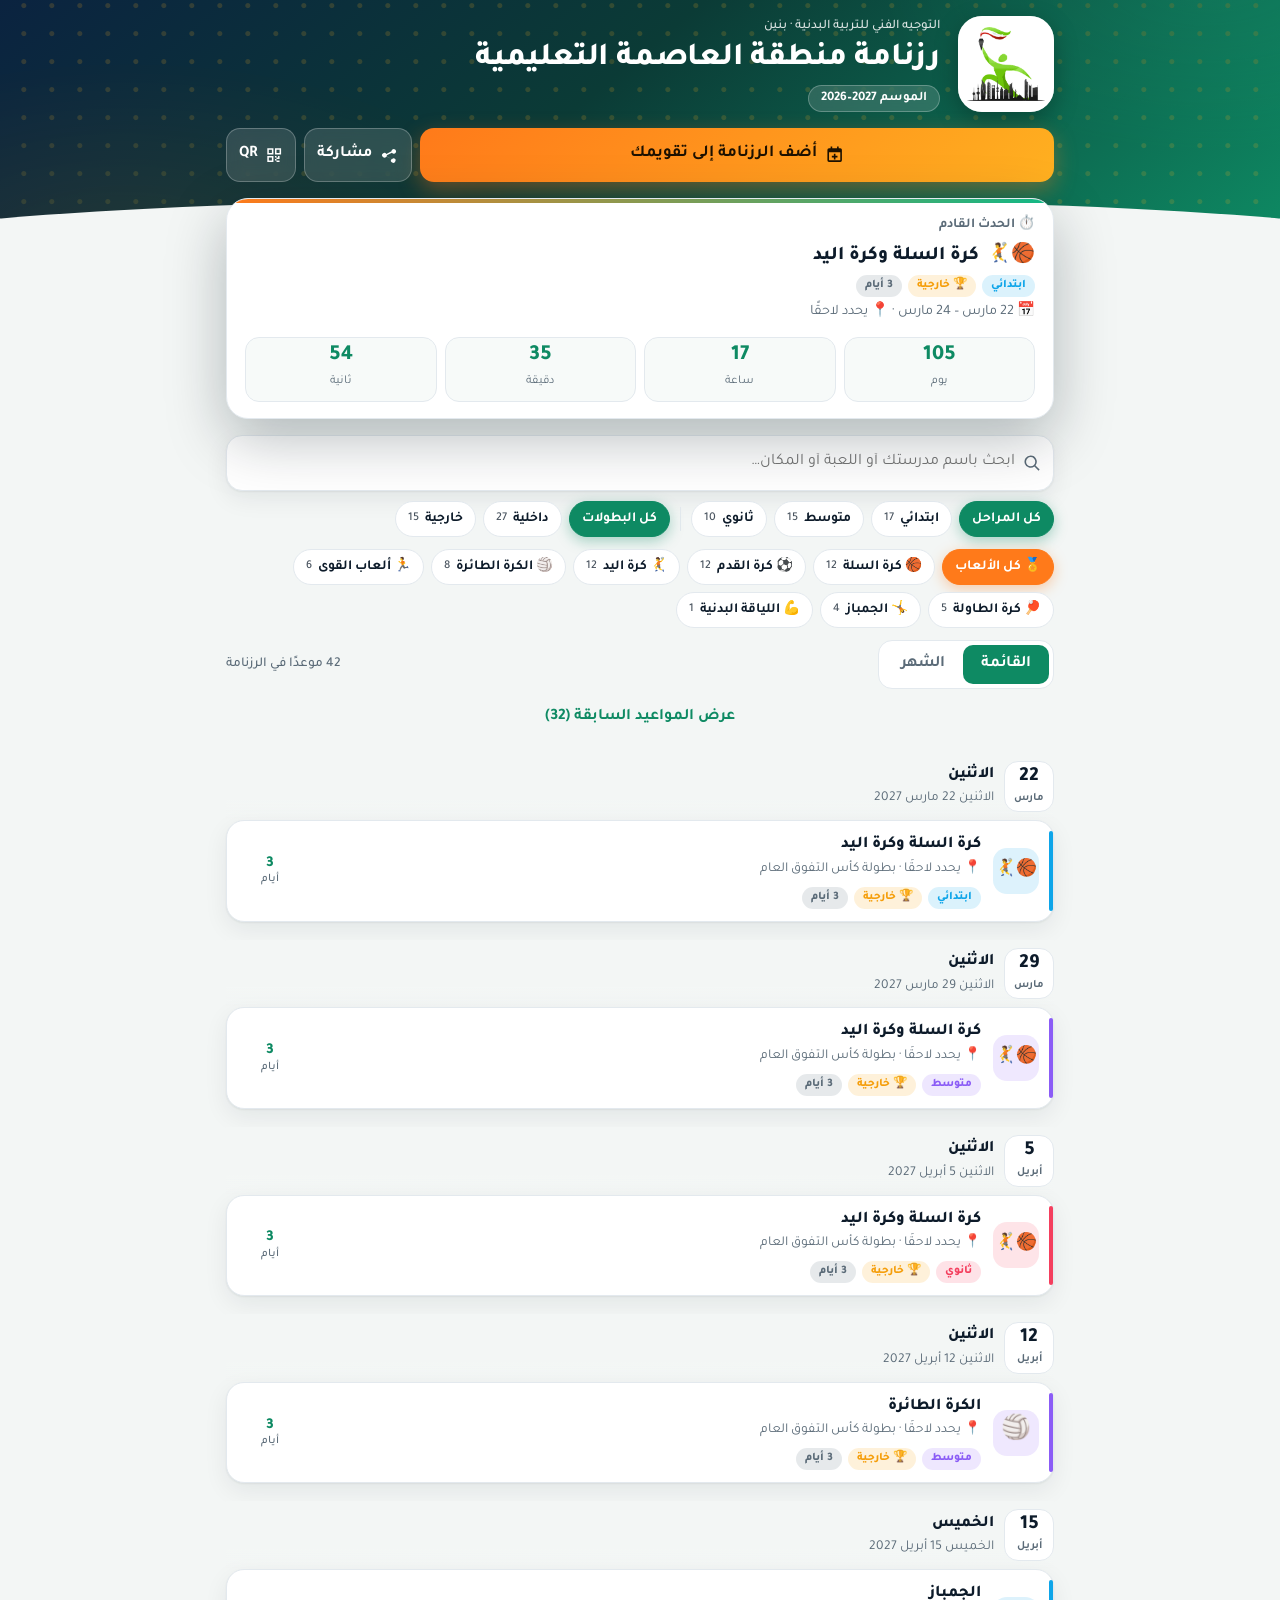
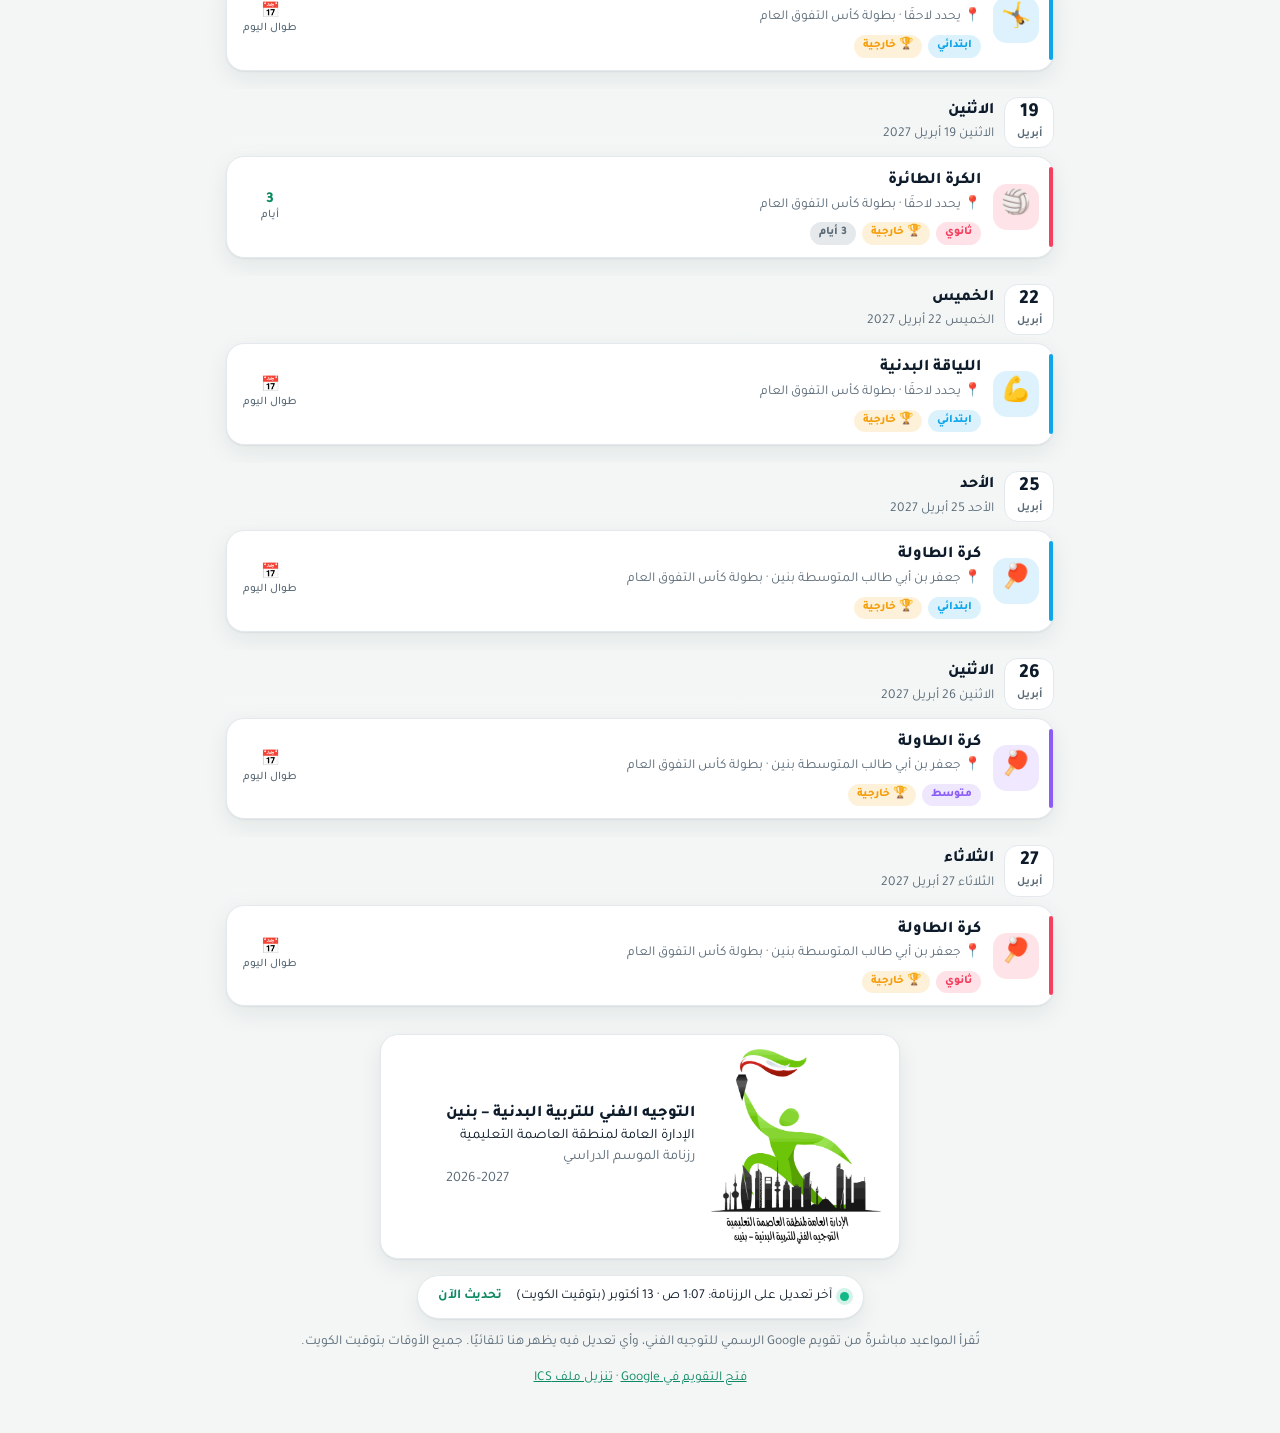
==== commit 78b07996: "Privacy-friendly visit analytics (Abacus, no account) + /stats.html" ====
--- a/index.html
+++ b/index.html
@@ -9,14 +9,14 @@
   <meta name="theme-color" content="#07131f" media="(prefers-color-scheme: dark)">
   <meta name="color-scheme" content="light dark">
   <link rel="canonical" href="https://bokashi1.github.io/pe-capital-calendar/">
-  <link rel="manifest" href="manifest.webmanifest?v=7">
+  <link rel="manifest" href="manifest.webmanifest?v=8">
   <link rel="icon" href="icons/favicon.ico" sizes="any">
   <link rel="icon" href="icons/favicon-32.png" sizes="32x32" type="image/png">
   <link rel="icon" href="icons/favicon-48.png" sizes="48x48" type="image/png">
-  <link rel="icon" href="icons/icon-192.png?v=7" sizes="192x192" type="image/png">
-  <link rel="apple-touch-icon" sizes="180x180" href="icons/apple-touch-icon.png?v=7">
-  <link rel="apple-touch-icon" sizes="167x167" href="icons/apple-touch-icon-167.png?v=7">
-  <link rel="apple-touch-icon" sizes="152x152" href="icons/apple-touch-icon-152.png?v=7">
+  <link rel="icon" href="icons/icon-192.png?v=8" sizes="192x192" type="image/png">
+  <link rel="apple-touch-icon" sizes="180x180" href="icons/apple-touch-icon.png?v=8">
+  <link rel="apple-touch-icon" sizes="167x167" href="icons/apple-touch-icon-167.png?v=8">
+  <link rel="apple-touch-icon" sizes="152x152" href="icons/apple-touch-icon-152.png?v=8">
   <meta name="apple-mobile-web-app-capable" content="yes">
   <meta name="mobile-web-app-capable" content="yes">
   <meta name="apple-mobile-web-app-status-bar-style" content="black-translucent">
@@ -39,7 +39,7 @@
   <link rel="preconnect" href="https://fonts.googleapis.com">
   <link rel="preconnect" href="https://fonts.gstatic.com" crossorigin>
   <link href="https://fonts.googleapis.com/css2?family=Tajawal:wght@400;500;700;800&display=swap" rel="stylesheet">
-  <link rel="stylesheet" href="assets/style.css?v=7">
+  <link rel="stylesheet" href="assets/style.css?v=8">
 </head>
 <body>
   <header class="hero">
@@ -138,7 +138,8 @@
 
   <noscript><p class="wrap">يتطلب هذا التقويم تفعيل JavaScript.</p></noscript>
   <script src="vendor/qrcode.js"></script>
-  <script src="assets/ics.js?v=7"></script>
-  <script src="assets/app.js?v=7"></script>
+  <script src="assets/ics.js?v=8"></script>
+  <script src="assets/app.js?v=8"></script>
+  <script src="assets/stats-track.js?v=8" defer></script>
 </body>
 </html>
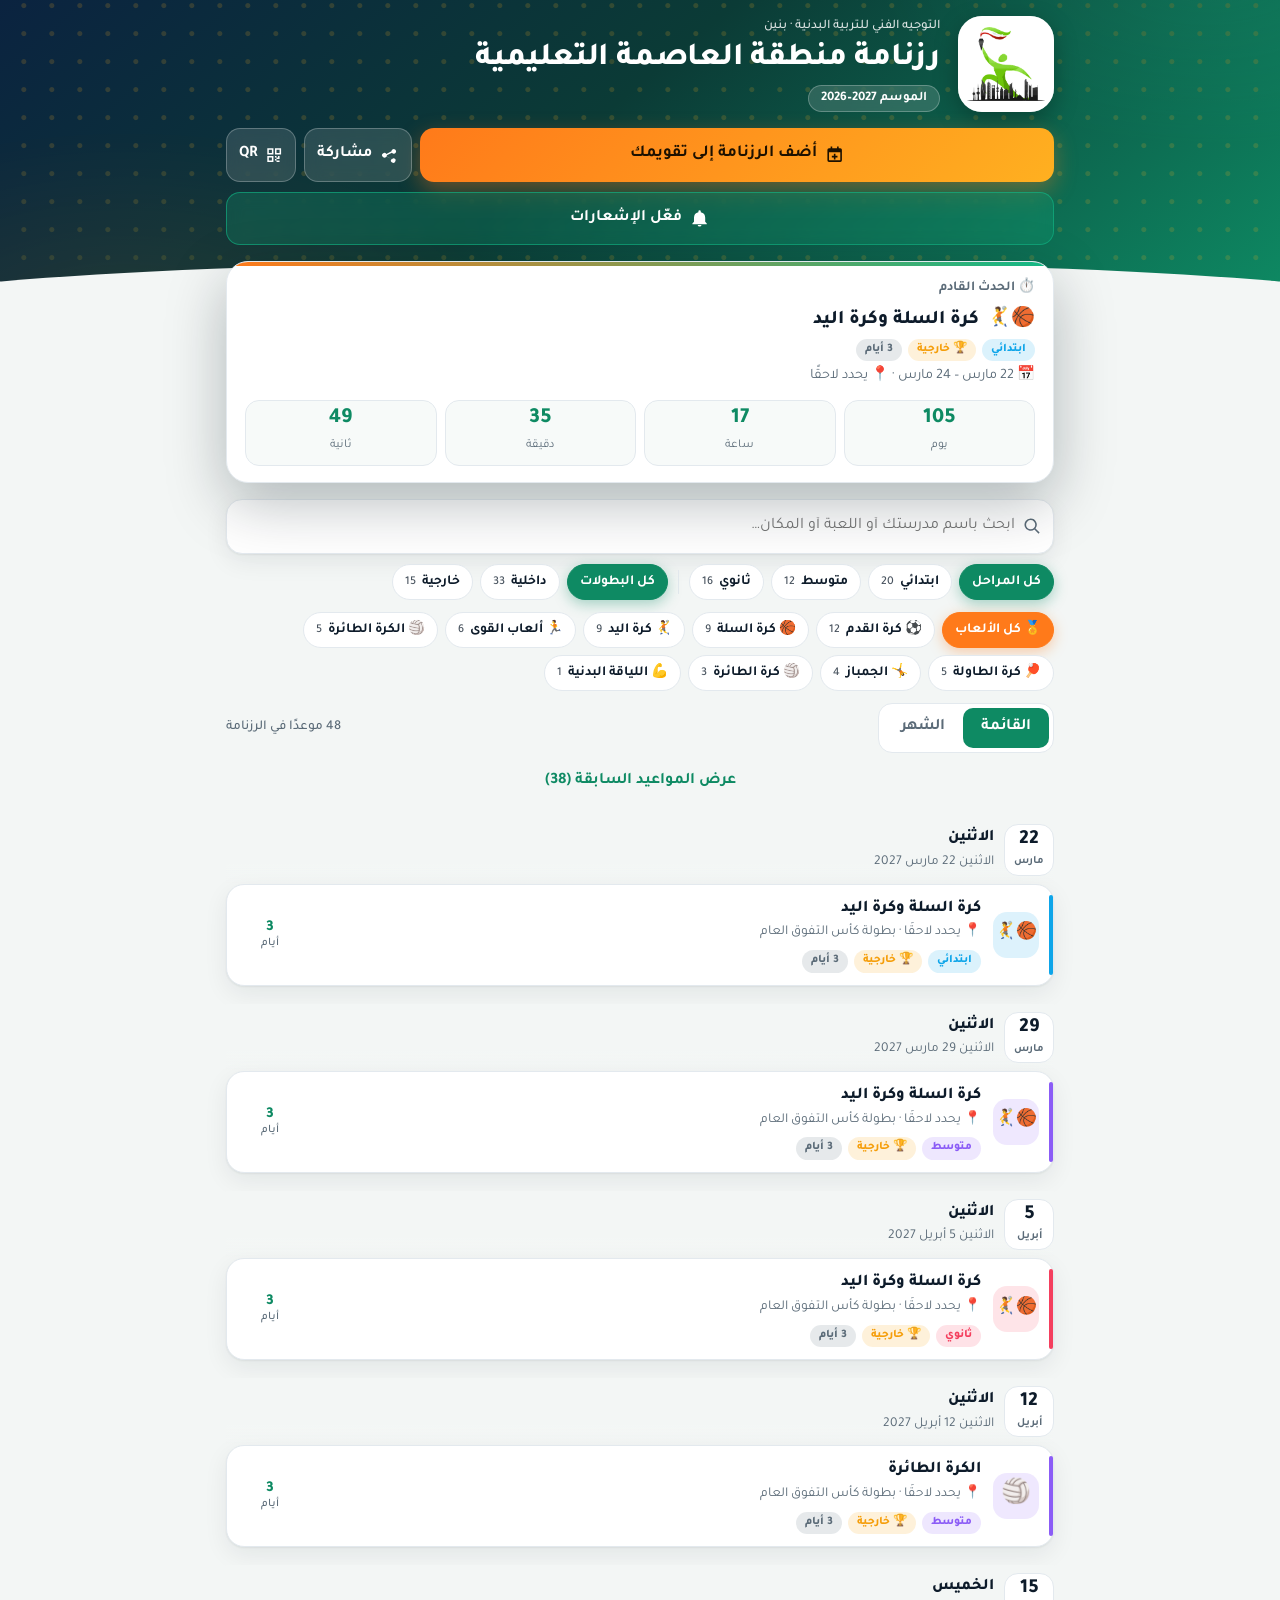
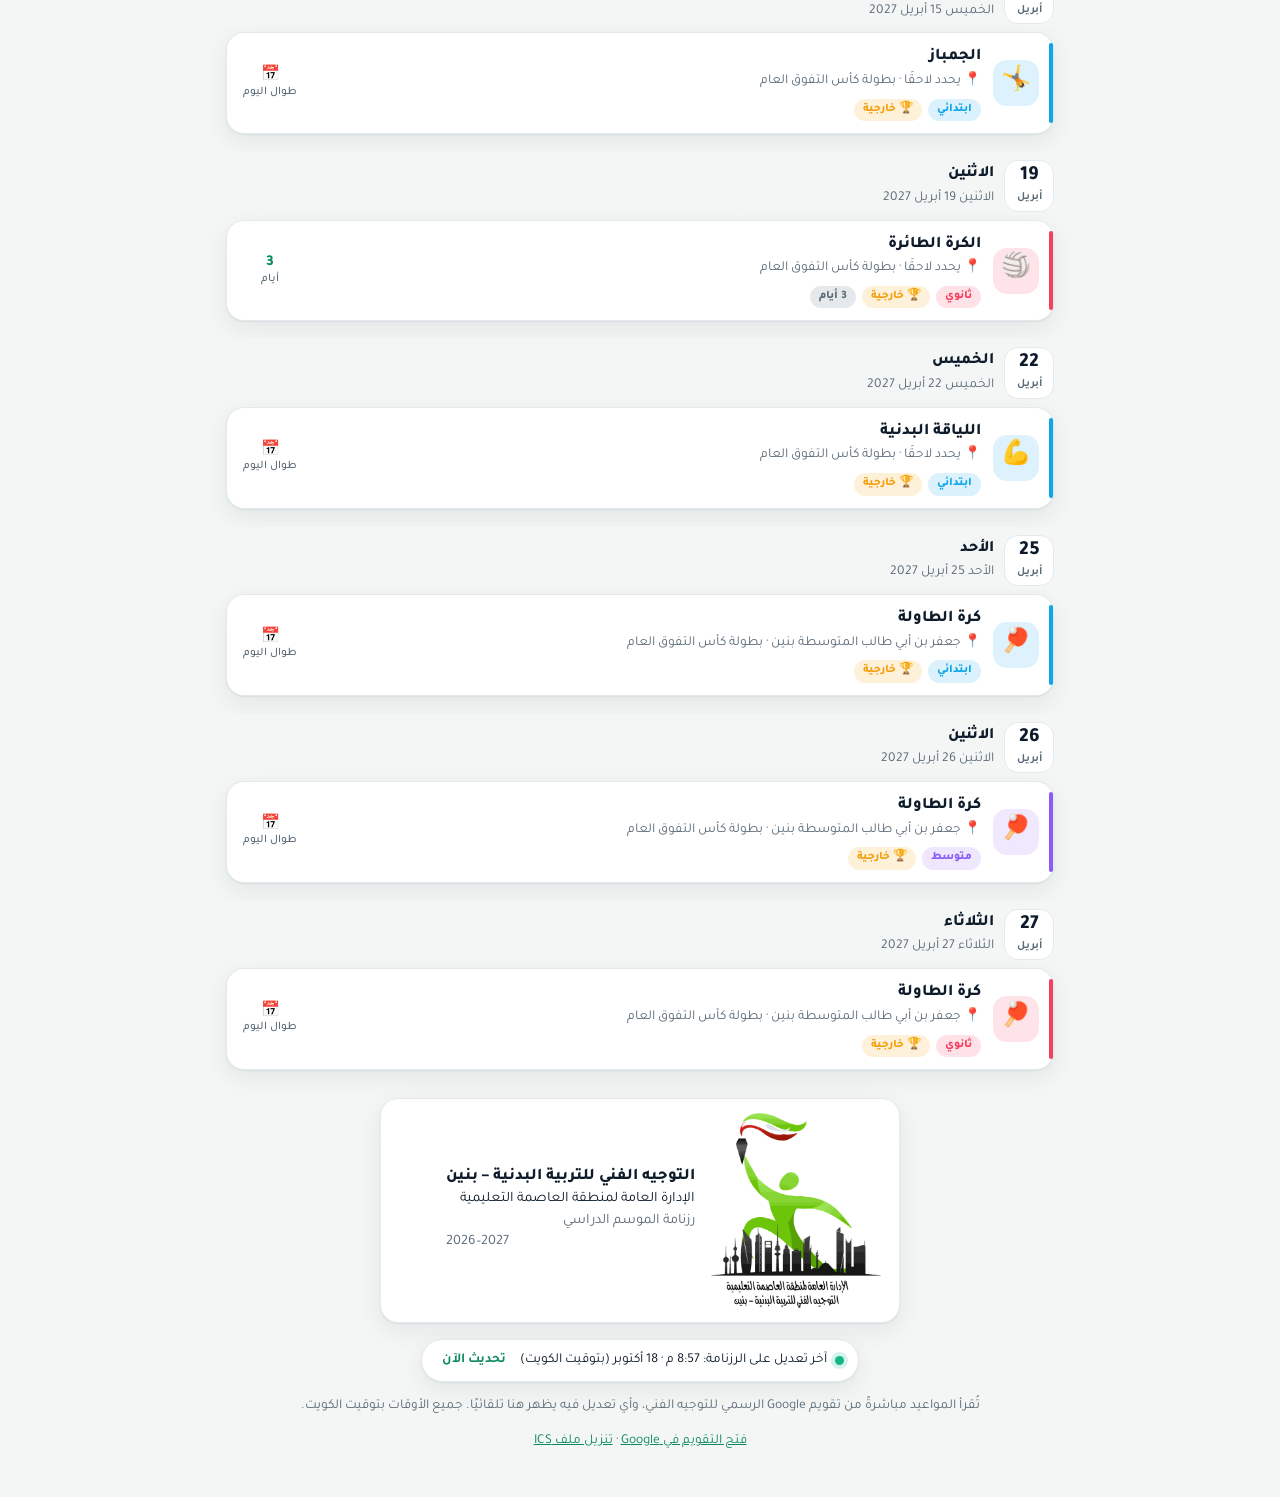
==== commit 7072d66e: "Web push notifications (OneSignal): opt-in button, iOS guidance, change notifications, reminders, ma" ====
--- a/index.html
+++ b/index.html
@@ -9,14 +9,14 @@
   <meta name="theme-color" content="#07131f" media="(prefers-color-scheme: dark)">
   <meta name="color-scheme" content="light dark">
   <link rel="canonical" href="https://bokashi1.github.io/pe-capital-calendar/">
-  <link rel="manifest" href="manifest.webmanifest?v=8">
+  <link rel="manifest" href="manifest.webmanifest?v=9">
   <link rel="icon" href="icons/favicon.ico" sizes="any">
   <link rel="icon" href="icons/favicon-32.png" sizes="32x32" type="image/png">
   <link rel="icon" href="icons/favicon-48.png" sizes="48x48" type="image/png">
-  <link rel="icon" href="icons/icon-192.png?v=8" sizes="192x192" type="image/png">
-  <link rel="apple-touch-icon" sizes="180x180" href="icons/apple-touch-icon.png?v=8">
-  <link rel="apple-touch-icon" sizes="167x167" href="icons/apple-touch-icon-167.png?v=8">
-  <link rel="apple-touch-icon" sizes="152x152" href="icons/apple-touch-icon-152.png?v=8">
+  <link rel="icon" href="icons/icon-192.png?v=9" sizes="192x192" type="image/png">
+  <link rel="apple-touch-icon" sizes="180x180" href="icons/apple-touch-icon.png?v=9">
+  <link rel="apple-touch-icon" sizes="167x167" href="icons/apple-touch-icon-167.png?v=9">
+  <link rel="apple-touch-icon" sizes="152x152" href="icons/apple-touch-icon-152.png?v=9">
   <meta name="apple-mobile-web-app-capable" content="yes">
   <meta name="mobile-web-app-capable" content="yes">
   <meta name="apple-mobile-web-app-status-bar-style" content="black-translucent">
@@ -39,7 +39,7 @@
   <link rel="preconnect" href="https://fonts.googleapis.com">
   <link rel="preconnect" href="https://fonts.gstatic.com" crossorigin>
   <link href="https://fonts.googleapis.com/css2?family=Tajawal:wght@400;500;700;800&display=swap" rel="stylesheet">
-  <link rel="stylesheet" href="assets/style.css?v=8">
+  <link rel="stylesheet" href="assets/style.css?v=9">
 </head>
 <body>
   <header class="hero">
@@ -73,6 +73,10 @@
           </button>
         </div>
       </div>
+      <button class="btn btn-notify" id="btnNotify" type="button" hidden>
+        <svg viewBox="0 0 24 24" aria-hidden="true"><path d="M12 22a2.5 2.5 0 0 0 2.45-2h-4.9A2.5 2.5 0 0 0 12 22zm7-6V11a7 7 0 0 0-5.5-6.84V3a1.5 1.5 0 0 0-3 0v1.16A7 7 0 0 0 5 11v5l-2 2v1h18v-1z"/></svg>
+        <span id="btnNotifyText">فعّل الإشعارات</span>
+      </button>
     </div>
   </header>
 
@@ -138,8 +142,9 @@
 
   <noscript><p class="wrap">يتطلب هذا التقويم تفعيل JavaScript.</p></noscript>
   <script src="vendor/qrcode.js"></script>
-  <script src="assets/ics.js?v=8"></script>
-  <script src="assets/app.js?v=8"></script>
-  <script src="assets/stats-track.js?v=8" defer></script>
+  <script src="assets/ics.js?v=9"></script>
+  <script src="assets/app.js?v=9"></script>
+  <script src="assets/push.js?v=9" defer></script>
+  <script src="assets/stats-track.js?v=9" defer></script>
 </body>
 </html>
--- a/assets/style.css
+++ b/assets/style.css
@@ -236,3 +236,12 @@
 @media (prefers-reduced-motion:reduce){*{animation:none!important;transition:none!important}}
 
 @media (min-width:760px){.chips-row,.chips-row.scroll{flex-wrap:wrap;overflow:visible;margin-inline:0;padding-inline:0}}
+
+/* ---- Push notifications ---- */
+.btn-notify{width:100%;margin-top:10px;background:rgba(18,184,134,.22);color:#fff;border:1px solid rgba(18,184,134,.6);backdrop-filter:blur(8px)}
+.btn-notify svg{width:1.2em;height:1.2em;fill:currentColor}
+.btn-notify.on{background:rgba(255,255,255,.1);border-color:rgba(255,255,255,.25);font-weight:500}
+.ios-steps{margin:12px 0;padding:0;list-style:none;counter-reset:s}
+.ios-steps li{counter-increment:s;display:flex;gap:10px;align-items:flex-start;padding:10px 0;border-bottom:1px solid var(--line);line-height:1.6}
+.ios-steps li::before{content:counter(s);flex:none;width:28px;height:28px;border-radius:50%;background:var(--brand);color:#fff;font-weight:800;display:grid;place-items:center}
+.ios-steps .ico{display:inline-block;vertical-align:middle;width:1.2em;height:1.2em;fill:var(--brand)}
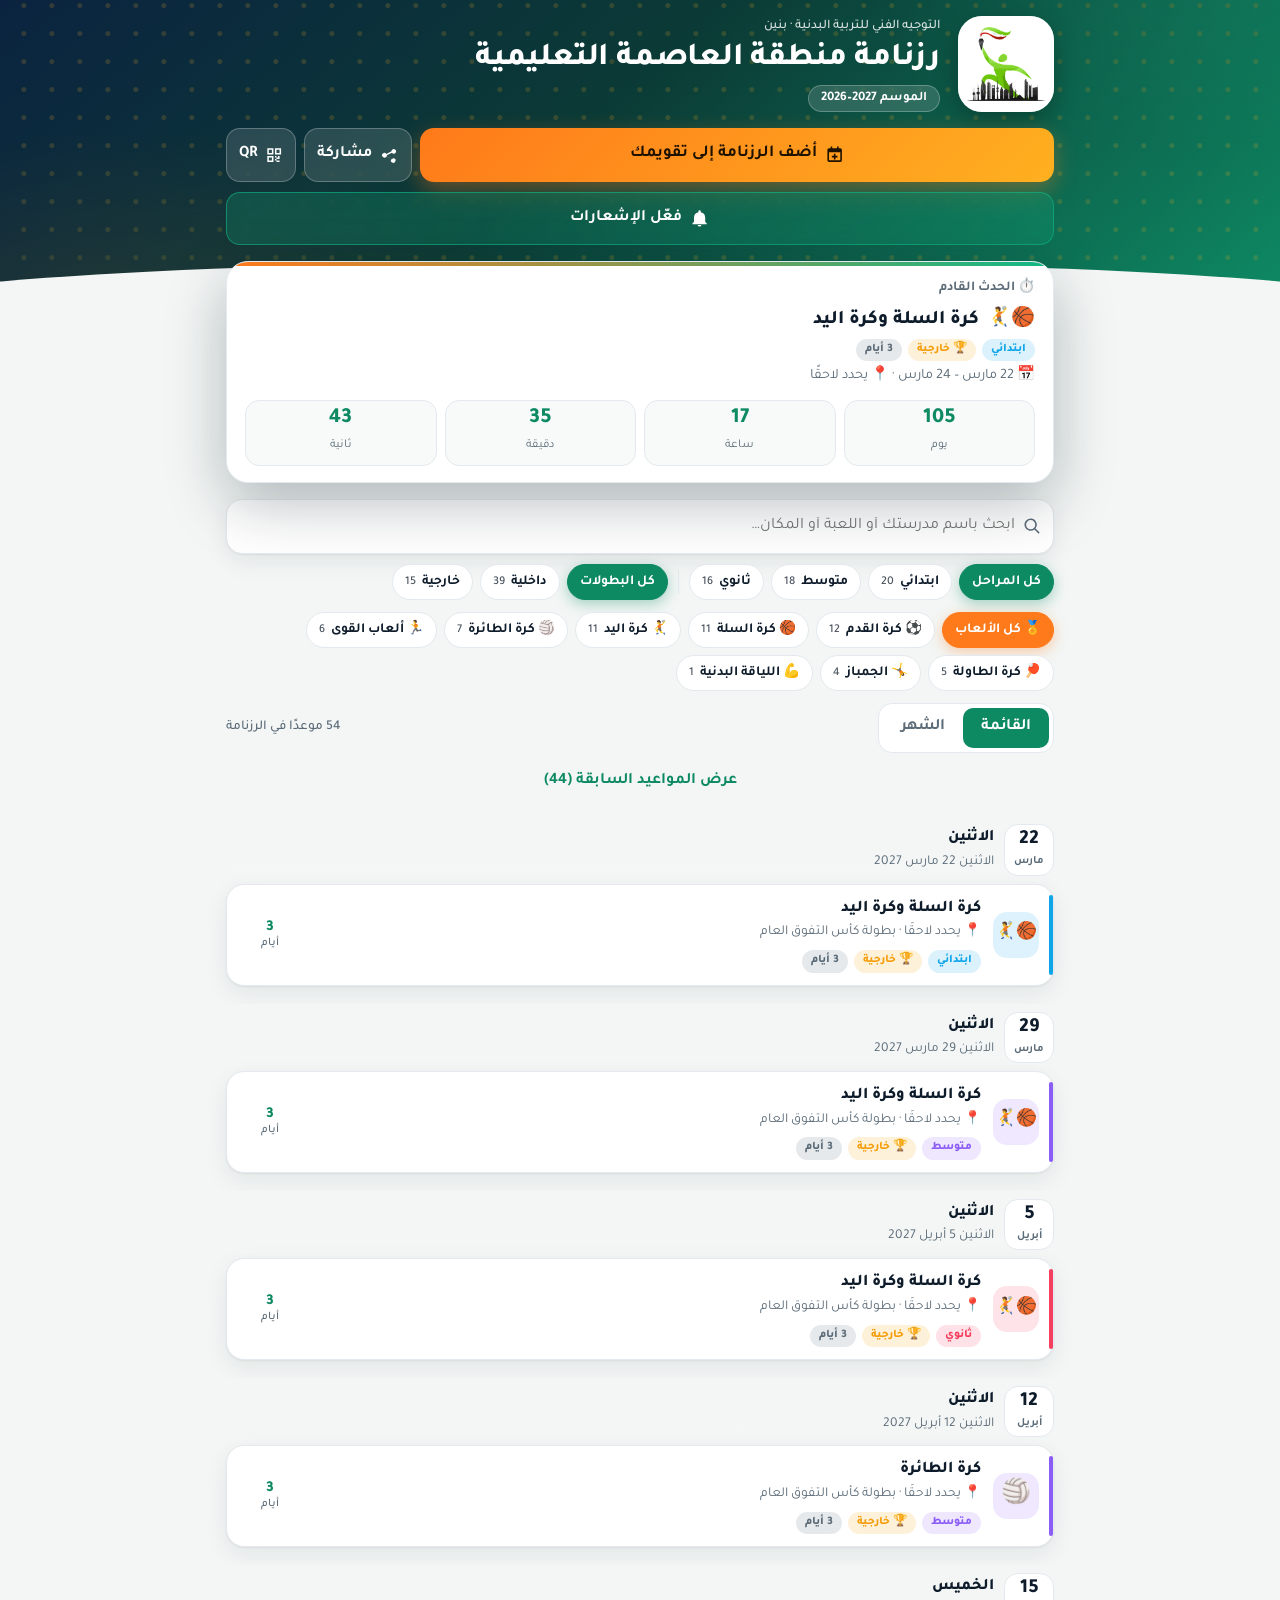
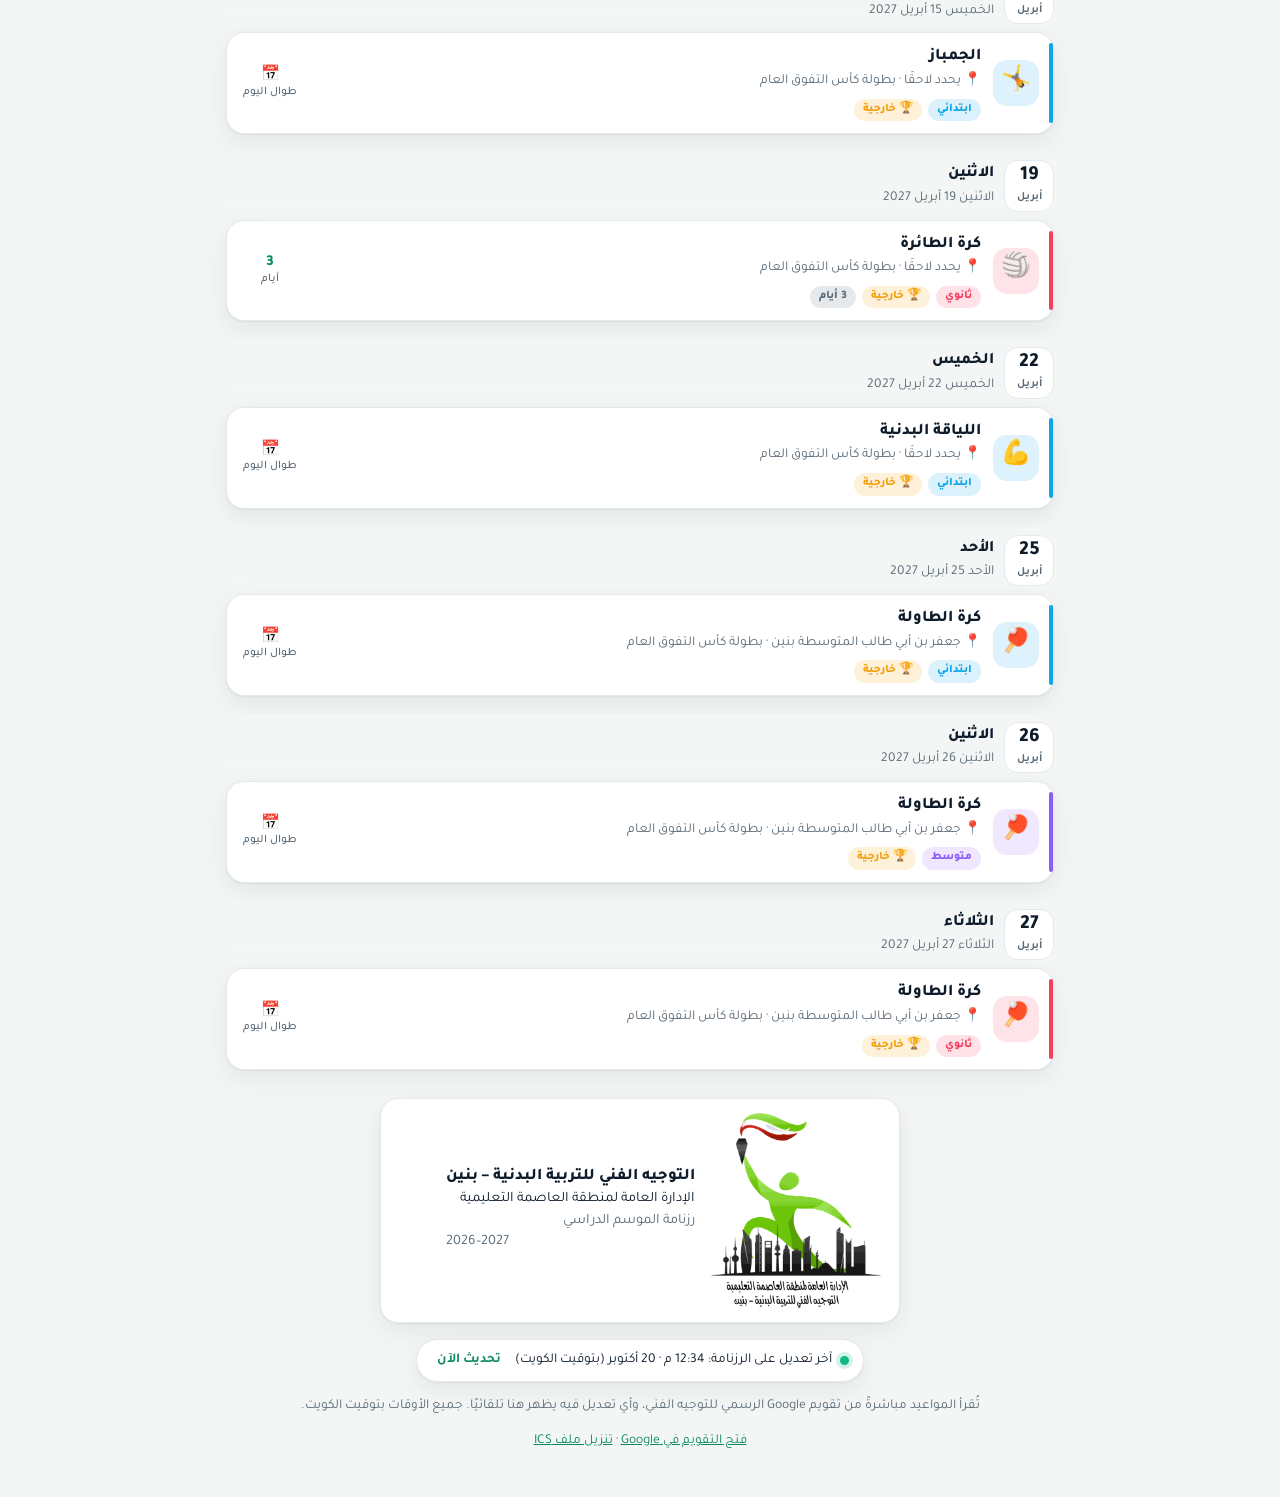
==== commit 4bb1f372: "Tolerant event title parsing (stage anywhere, strip بطولة/دوري prefixes, default داخلية); bump cache" ====
--- a/index.html
+++ b/index.html
@@ -9,14 +9,14 @@
   <meta name="theme-color" content="#07131f" media="(prefers-color-scheme: dark)">
   <meta name="color-scheme" content="light dark">
   <link rel="canonical" href="https://bokashi1.github.io/pe-capital-calendar/">
-  <link rel="manifest" href="manifest.webmanifest?v=9">
+  <link rel="manifest" href="manifest.webmanifest?v=10">
   <link rel="icon" href="icons/favicon.ico" sizes="any">
   <link rel="icon" href="icons/favicon-32.png" sizes="32x32" type="image/png">
   <link rel="icon" href="icons/favicon-48.png" sizes="48x48" type="image/png">
-  <link rel="icon" href="icons/icon-192.png?v=9" sizes="192x192" type="image/png">
-  <link rel="apple-touch-icon" sizes="180x180" href="icons/apple-touch-icon.png?v=9">
-  <link rel="apple-touch-icon" sizes="167x167" href="icons/apple-touch-icon-167.png?v=9">
-  <link rel="apple-touch-icon" sizes="152x152" href="icons/apple-touch-icon-152.png?v=9">
+  <link rel="icon" href="icons/icon-192.png?v=10" sizes="192x192" type="image/png">
+  <link rel="apple-touch-icon" sizes="180x180" href="icons/apple-touch-icon.png?v=10">
+  <link rel="apple-touch-icon" sizes="167x167" href="icons/apple-touch-icon-167.png?v=10">
+  <link rel="apple-touch-icon" sizes="152x152" href="icons/apple-touch-icon-152.png?v=10">
   <meta name="apple-mobile-web-app-capable" content="yes">
   <meta name="mobile-web-app-capable" content="yes">
   <meta name="apple-mobile-web-app-status-bar-style" content="black-translucent">
@@ -39,7 +39,7 @@
   <link rel="preconnect" href="https://fonts.googleapis.com">
   <link rel="preconnect" href="https://fonts.gstatic.com" crossorigin>
   <link href="https://fonts.googleapis.com/css2?family=Tajawal:wght@400;500;700;800&display=swap" rel="stylesheet">
-  <link rel="stylesheet" href="assets/style.css?v=9">
+  <link rel="stylesheet" href="assets/style.css?v=10">
 </head>
 <body>
   <header class="hero">
@@ -142,9 +142,9 @@
 
   <noscript><p class="wrap">يتطلب هذا التقويم تفعيل JavaScript.</p></noscript>
   <script src="vendor/qrcode.js"></script>
-  <script src="assets/ics.js?v=9"></script>
-  <script src="assets/app.js?v=9"></script>
-  <script src="assets/push.js?v=9" defer></script>
-  <script src="assets/stats-track.js?v=9" defer></script>
+  <script src="assets/ics.js?v=10"></script>
+  <script src="assets/app.js?v=10"></script>
+  <script src="assets/push.js?v=10" defer></script>
+  <script src="assets/stats-track.js?v=10" defer></script>
 </body>
 </html>
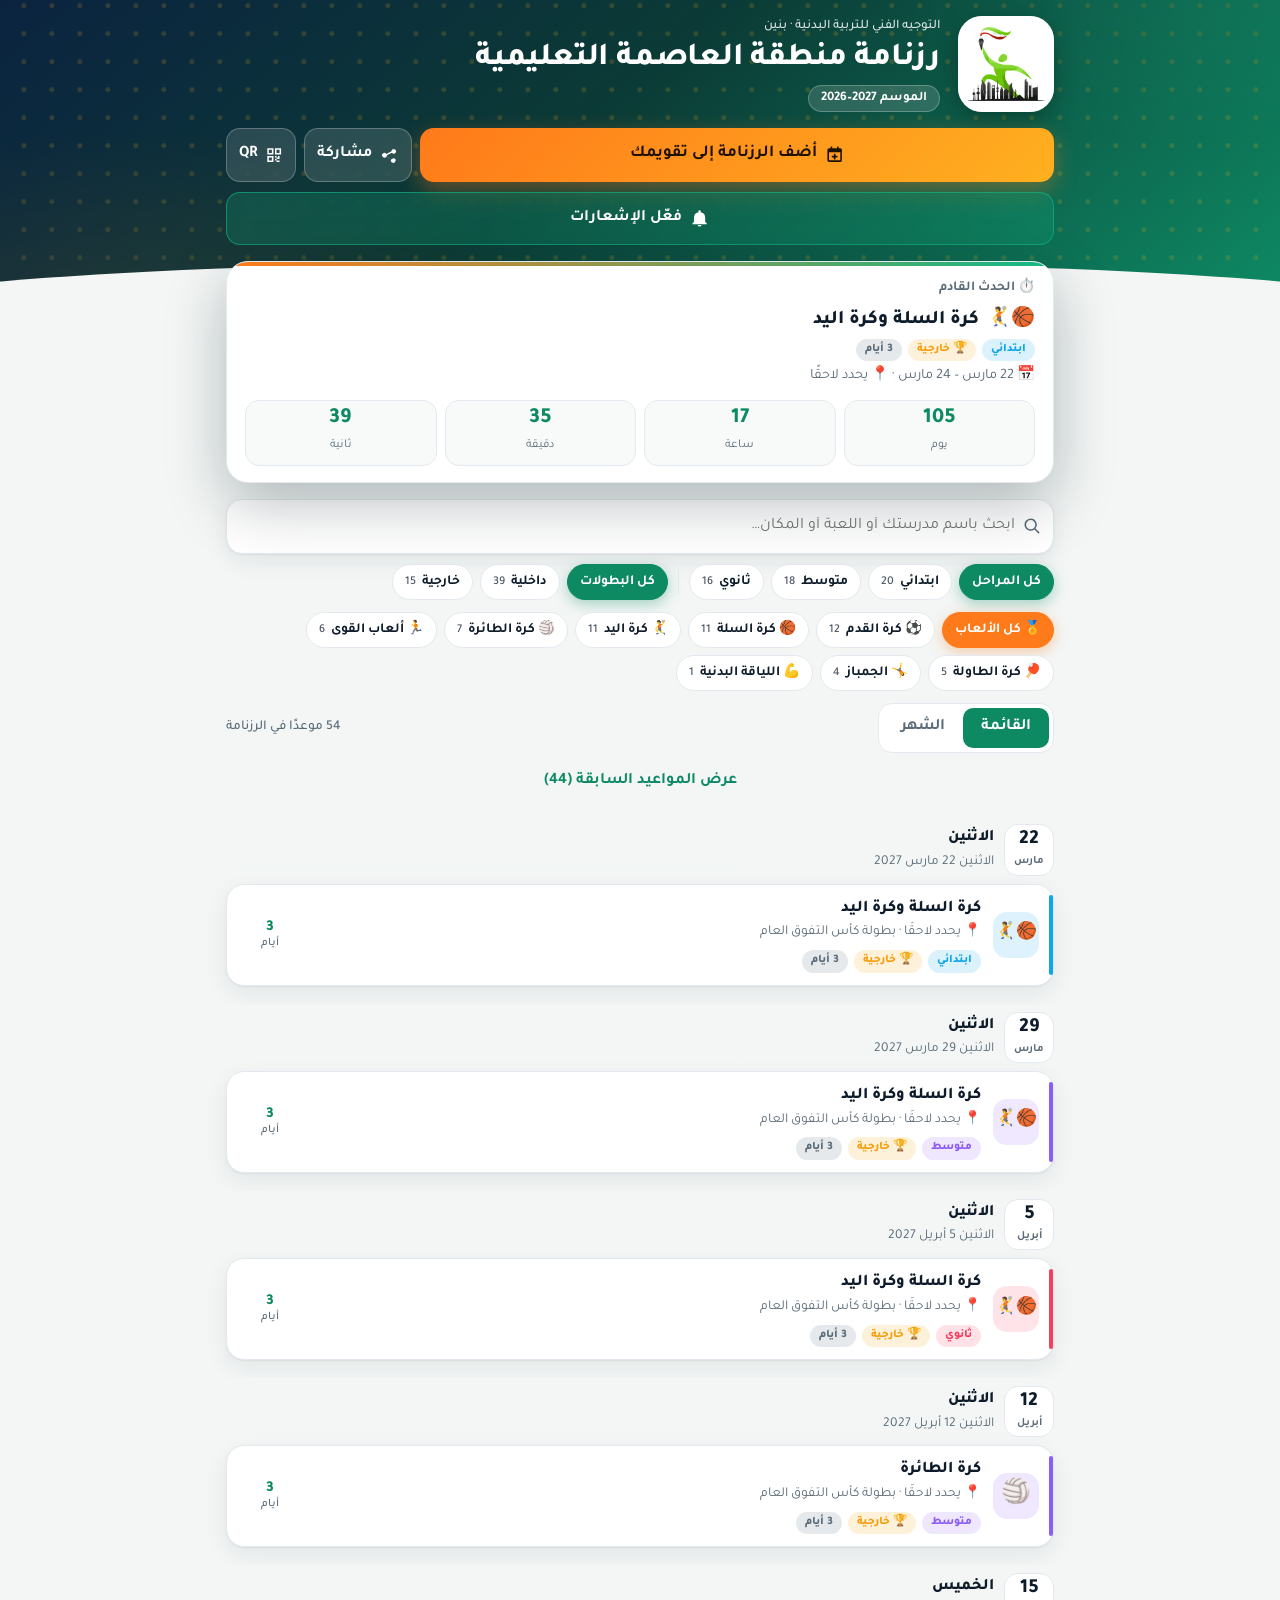
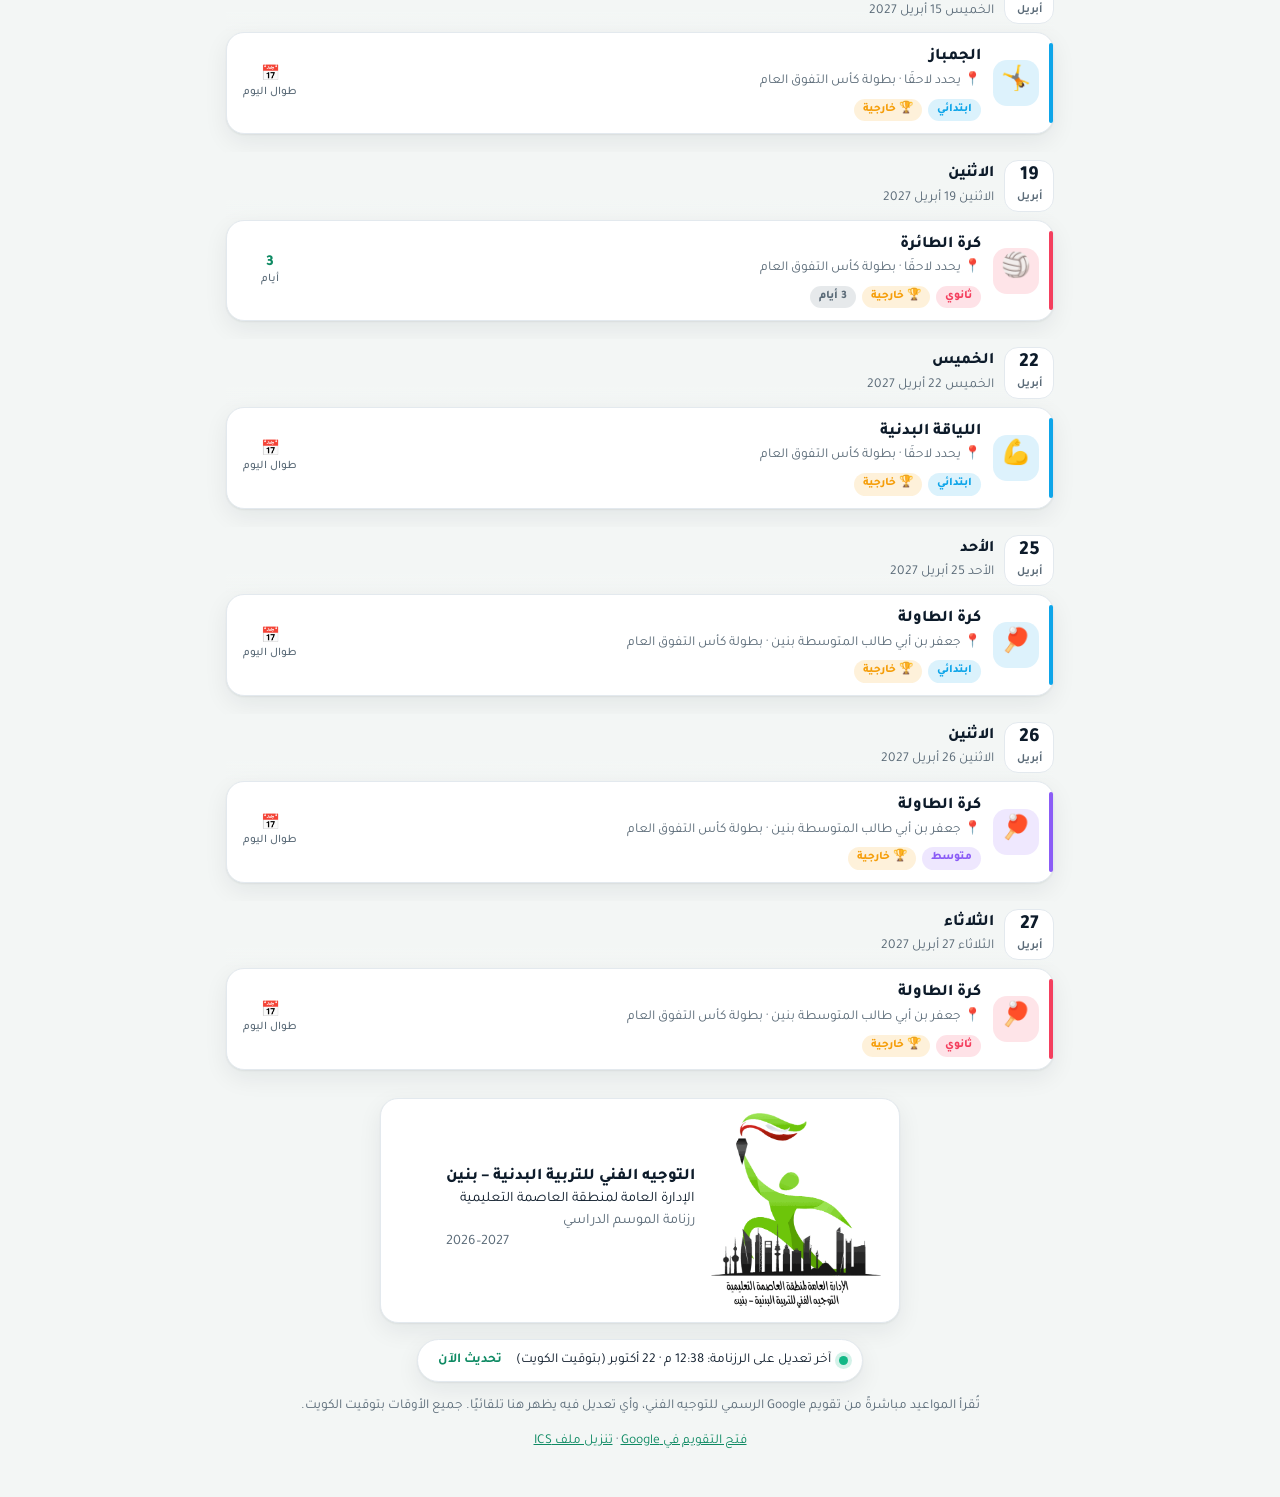
==== commit 929472fb: "Show tournament results clearly on event detail sheet (cache v11) Parse نتائج/نتيجة blocks into a de" ====
--- a/index.html
+++ b/index.html
@@ -9,14 +9,14 @@
   <meta name="theme-color" content="#07131f" media="(prefers-color-scheme: dark)">
   <meta name="color-scheme" content="light dark">
   <link rel="canonical" href="https://bokashi1.github.io/pe-capital-calendar/">
-  <link rel="manifest" href="manifest.webmanifest?v=10">
+  <link rel="manifest" href="manifest.webmanifest?v=11">
   <link rel="icon" href="icons/favicon.ico" sizes="any">
   <link rel="icon" href="icons/favicon-32.png" sizes="32x32" type="image/png">
   <link rel="icon" href="icons/favicon-48.png" sizes="48x48" type="image/png">
-  <link rel="icon" href="icons/icon-192.png?v=10" sizes="192x192" type="image/png">
-  <link rel="apple-touch-icon" sizes="180x180" href="icons/apple-touch-icon.png?v=10">
-  <link rel="apple-touch-icon" sizes="167x167" href="icons/apple-touch-icon-167.png?v=10">
-  <link rel="apple-touch-icon" sizes="152x152" href="icons/apple-touch-icon-152.png?v=10">
+  <link rel="icon" href="icons/icon-192.png?v=11" sizes="192x192" type="image/png">
+  <link rel="apple-touch-icon" sizes="180x180" href="icons/apple-touch-icon.png?v=11">
+  <link rel="apple-touch-icon" sizes="167x167" href="icons/apple-touch-icon-167.png?v=11">
+  <link rel="apple-touch-icon" sizes="152x152" href="icons/apple-touch-icon-152.png?v=11">
   <meta name="apple-mobile-web-app-capable" content="yes">
   <meta name="mobile-web-app-capable" content="yes">
   <meta name="apple-mobile-web-app-status-bar-style" content="black-translucent">
@@ -39,7 +39,7 @@
   <link rel="preconnect" href="https://fonts.googleapis.com">
   <link rel="preconnect" href="https://fonts.gstatic.com" crossorigin>
   <link href="https://fonts.googleapis.com/css2?family=Tajawal:wght@400;500;700;800&display=swap" rel="stylesheet">
-  <link rel="stylesheet" href="assets/style.css?v=10">
+  <link rel="stylesheet" href="assets/style.css?v=11">
 </head>
 <body>
   <header class="hero">
@@ -142,9 +142,9 @@
 
   <noscript><p class="wrap">يتطلب هذا التقويم تفعيل JavaScript.</p></noscript>
   <script src="vendor/qrcode.js"></script>
-  <script src="assets/ics.js?v=10"></script>
-  <script src="assets/app.js?v=10"></script>
-  <script src="assets/push.js?v=10" defer></script>
-  <script src="assets/stats-track.js?v=10" defer></script>
+  <script src="assets/ics.js?v=11"></script>
+  <script src="assets/app.js?v=11"></script>
+  <script src="assets/push.js?v=11" defer></script>
+  <script src="assets/stats-track.js?v=11" defer></script>
 </body>
 </html>
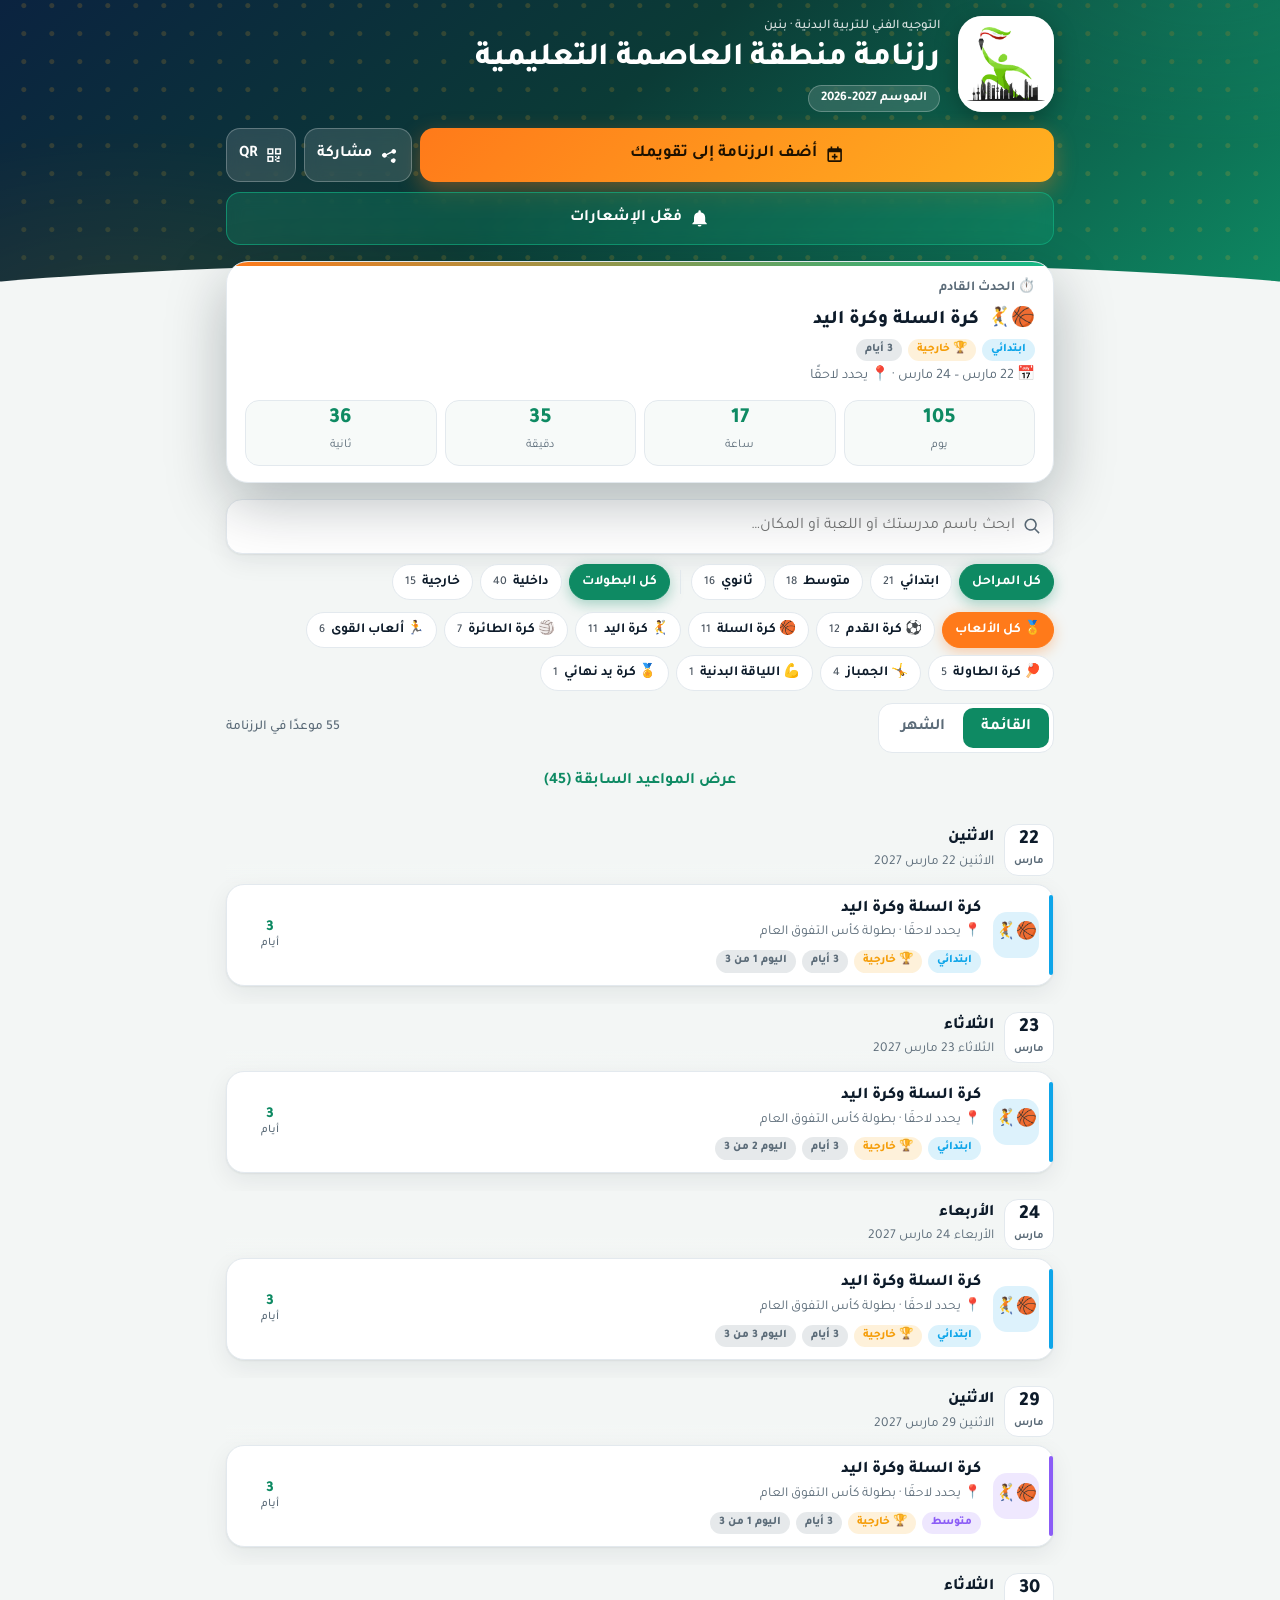
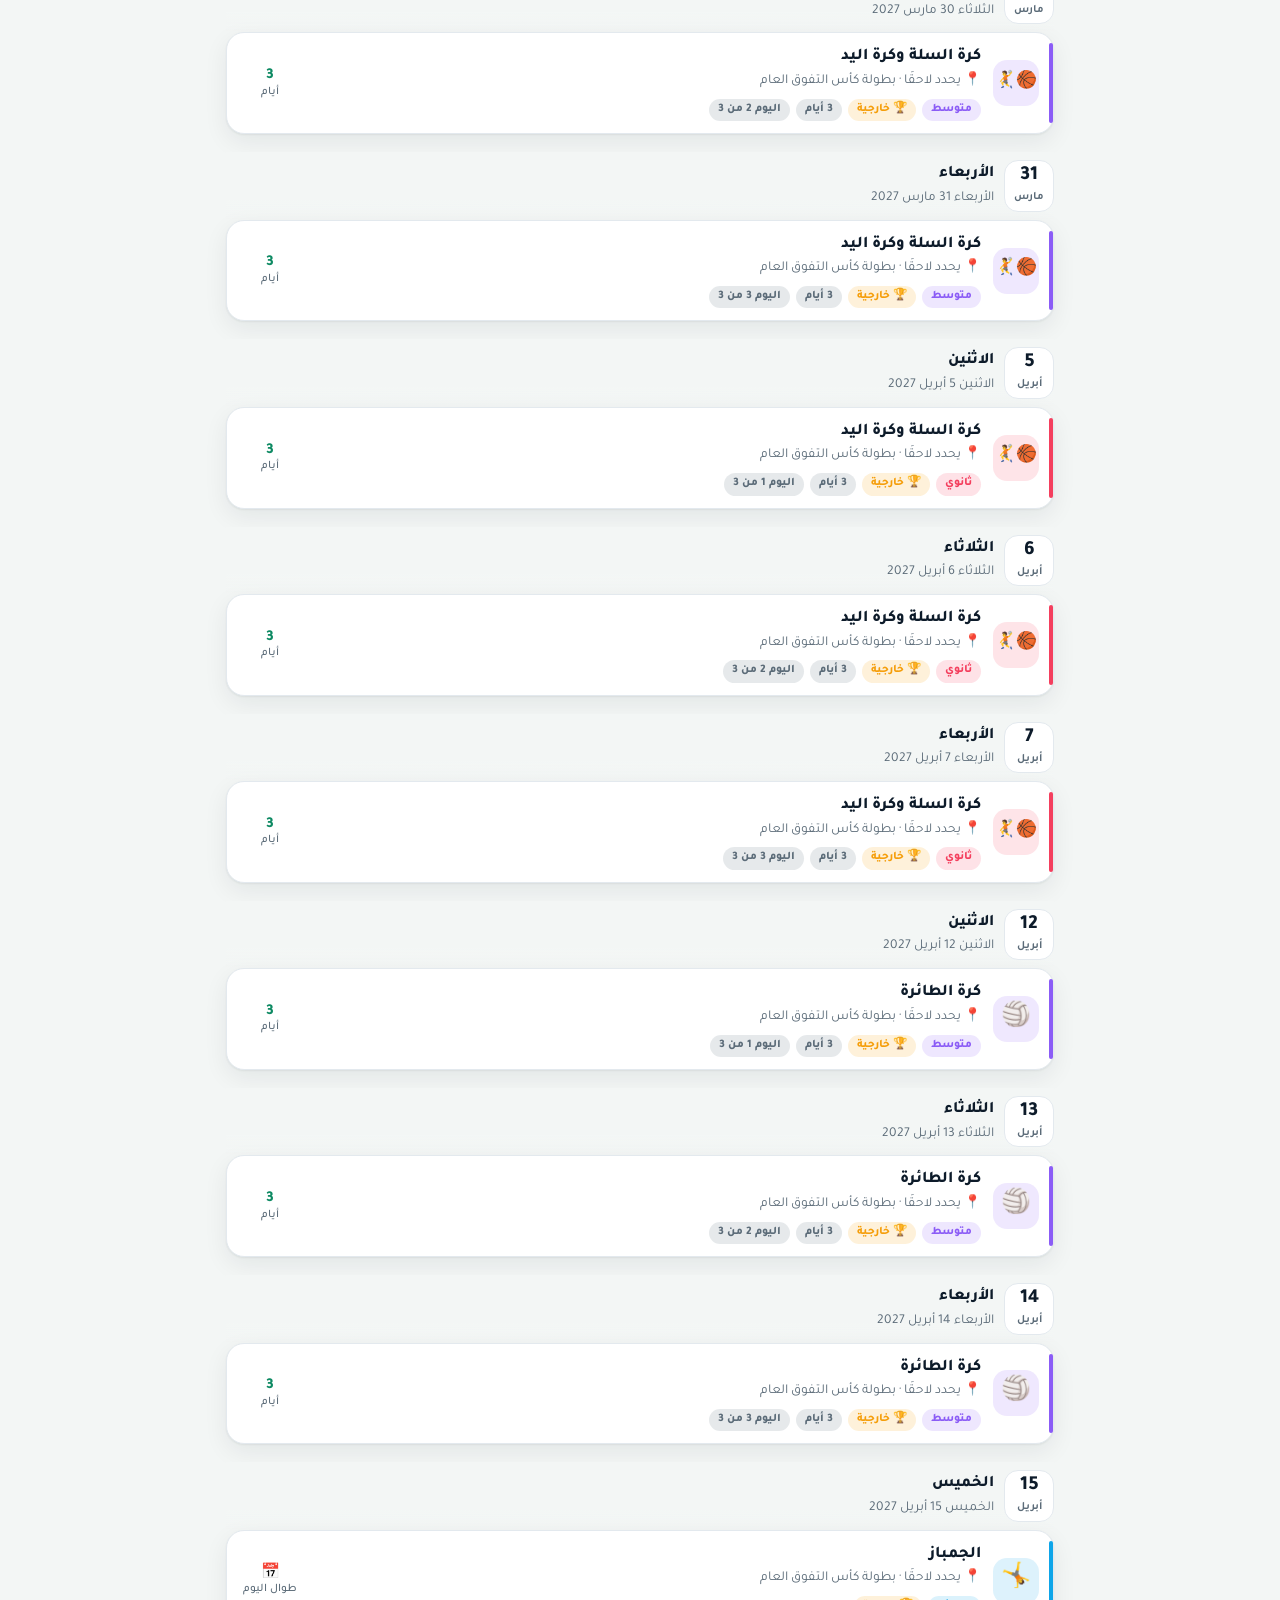
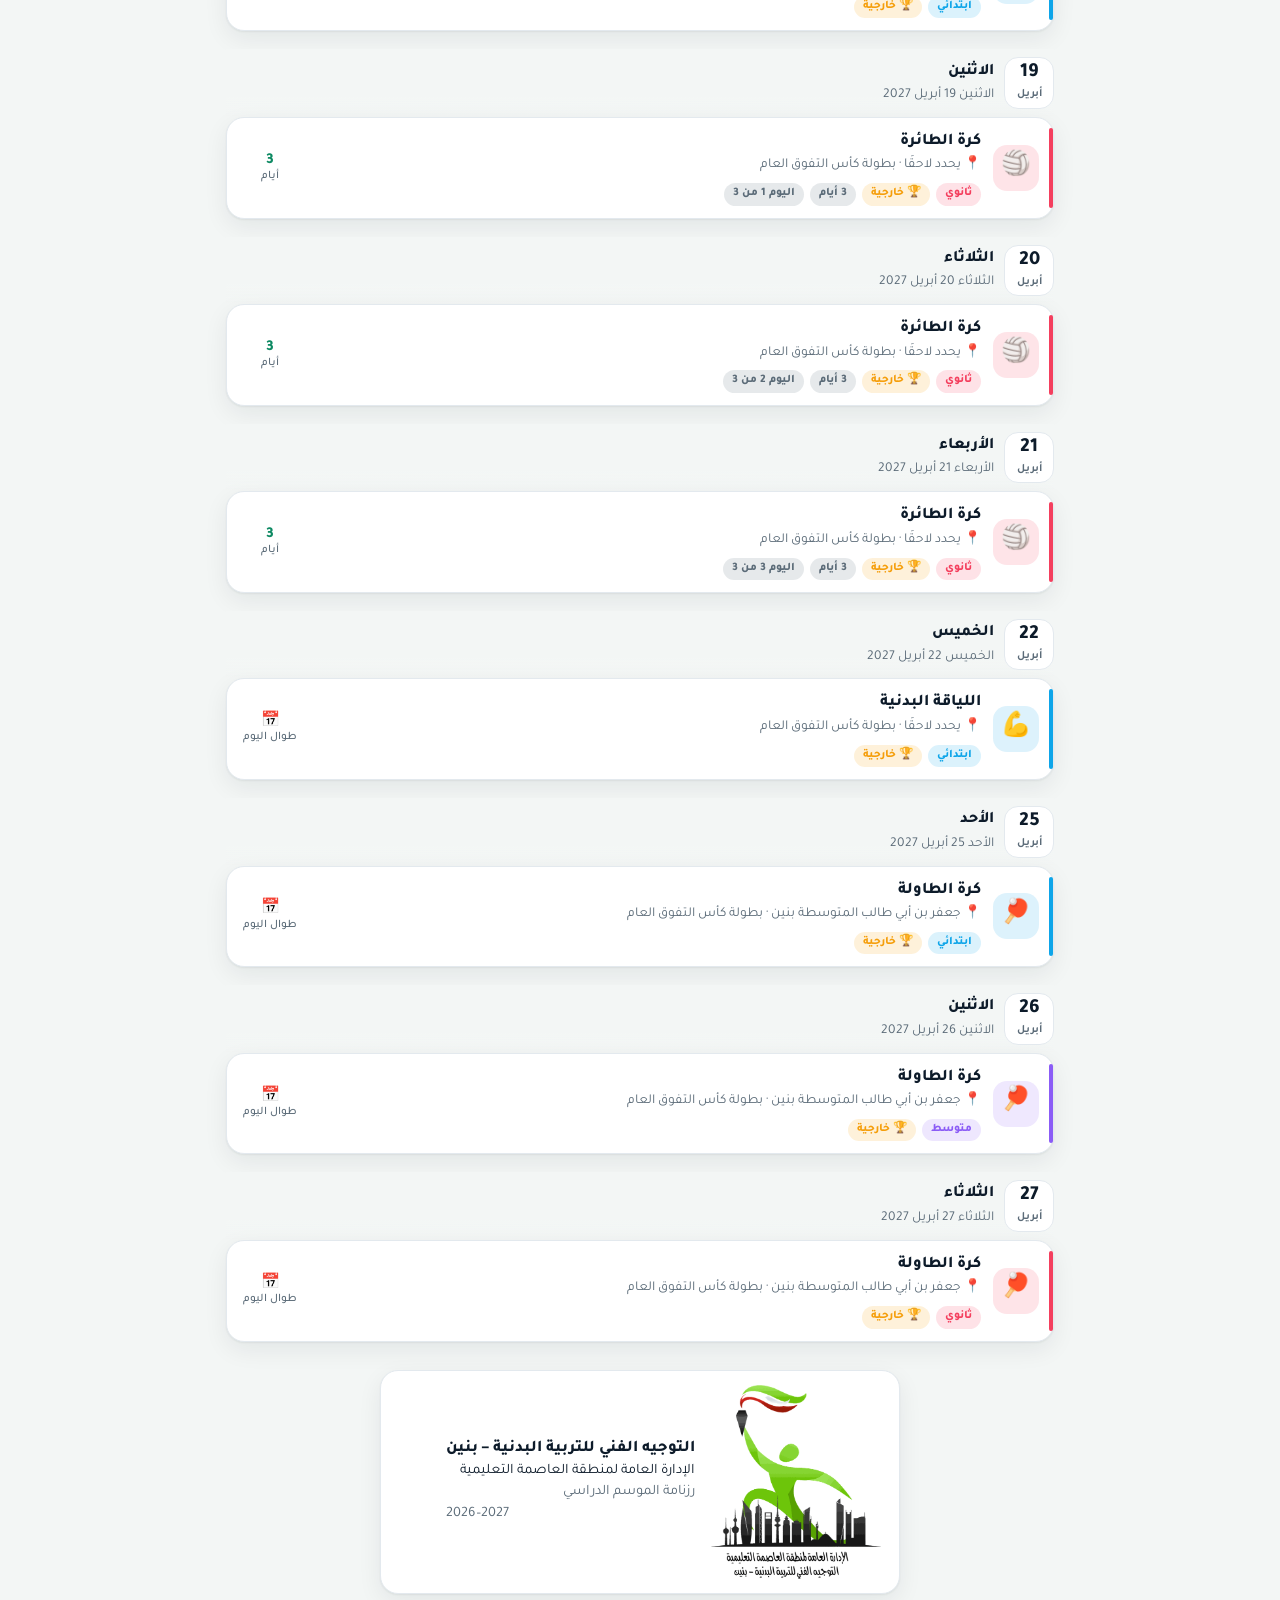
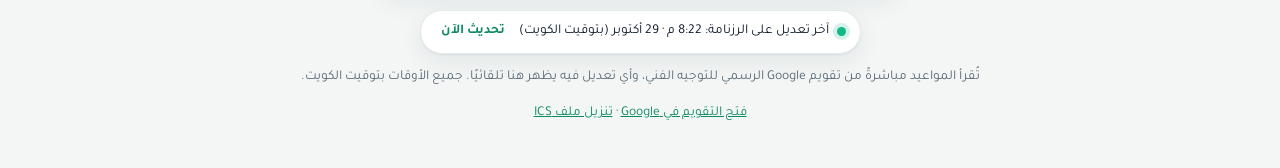
==== commit aaad4319: "Show multi-day events on every day they span (pecal-v12)" ====
--- a/index.html
+++ b/index.html
@@ -9,14 +9,14 @@
   <meta name="theme-color" content="#07131f" media="(prefers-color-scheme: dark)">
   <meta name="color-scheme" content="light dark">
   <link rel="canonical" href="https://bokashi1.github.io/pe-capital-calendar/">
-  <link rel="manifest" href="manifest.webmanifest?v=11">
+  <link rel="manifest" href="manifest.webmanifest?v=12">
   <link rel="icon" href="icons/favicon.ico" sizes="any">
   <link rel="icon" href="icons/favicon-32.png" sizes="32x32" type="image/png">
   <link rel="icon" href="icons/favicon-48.png" sizes="48x48" type="image/png">
-  <link rel="icon" href="icons/icon-192.png?v=11" sizes="192x192" type="image/png">
-  <link rel="apple-touch-icon" sizes="180x180" href="icons/apple-touch-icon.png?v=11">
-  <link rel="apple-touch-icon" sizes="167x167" href="icons/apple-touch-icon-167.png?v=11">
-  <link rel="apple-touch-icon" sizes="152x152" href="icons/apple-touch-icon-152.png?v=11">
+  <link rel="icon" href="icons/icon-192.png?v=12" sizes="192x192" type="image/png">
+  <link rel="apple-touch-icon" sizes="180x180" href="icons/apple-touch-icon.png?v=12">
+  <link rel="apple-touch-icon" sizes="167x167" href="icons/apple-touch-icon-167.png?v=12">
+  <link rel="apple-touch-icon" sizes="152x152" href="icons/apple-touch-icon-152.png?v=12">
   <meta name="apple-mobile-web-app-capable" content="yes">
   <meta name="mobile-web-app-capable" content="yes">
   <meta name="apple-mobile-web-app-status-bar-style" content="black-translucent">
@@ -39,7 +39,7 @@
   <link rel="preconnect" href="https://fonts.googleapis.com">
   <link rel="preconnect" href="https://fonts.gstatic.com" crossorigin>
   <link href="https://fonts.googleapis.com/css2?family=Tajawal:wght@400;500;700;800&display=swap" rel="stylesheet">
-  <link rel="stylesheet" href="assets/style.css?v=11">
+  <link rel="stylesheet" href="assets/style.css?v=12">
 </head>
 <body>
   <header class="hero">
@@ -142,9 +142,9 @@
 
   <noscript><p class="wrap">يتطلب هذا التقويم تفعيل JavaScript.</p></noscript>
   <script src="vendor/qrcode.js"></script>
-  <script src="assets/ics.js?v=11"></script>
-  <script src="assets/app.js?v=11"></script>
-  <script src="assets/push.js?v=11" defer></script>
-  <script src="assets/stats-track.js?v=11" defer></script>
+  <script src="assets/ics.js?v=12"></script>
+  <script src="assets/app.js?v=12"></script>
+  <script src="assets/push.js?v=12" defer></script>
+  <script src="assets/stats-track.js?v=12" defer></script>
 </body>
 </html>
